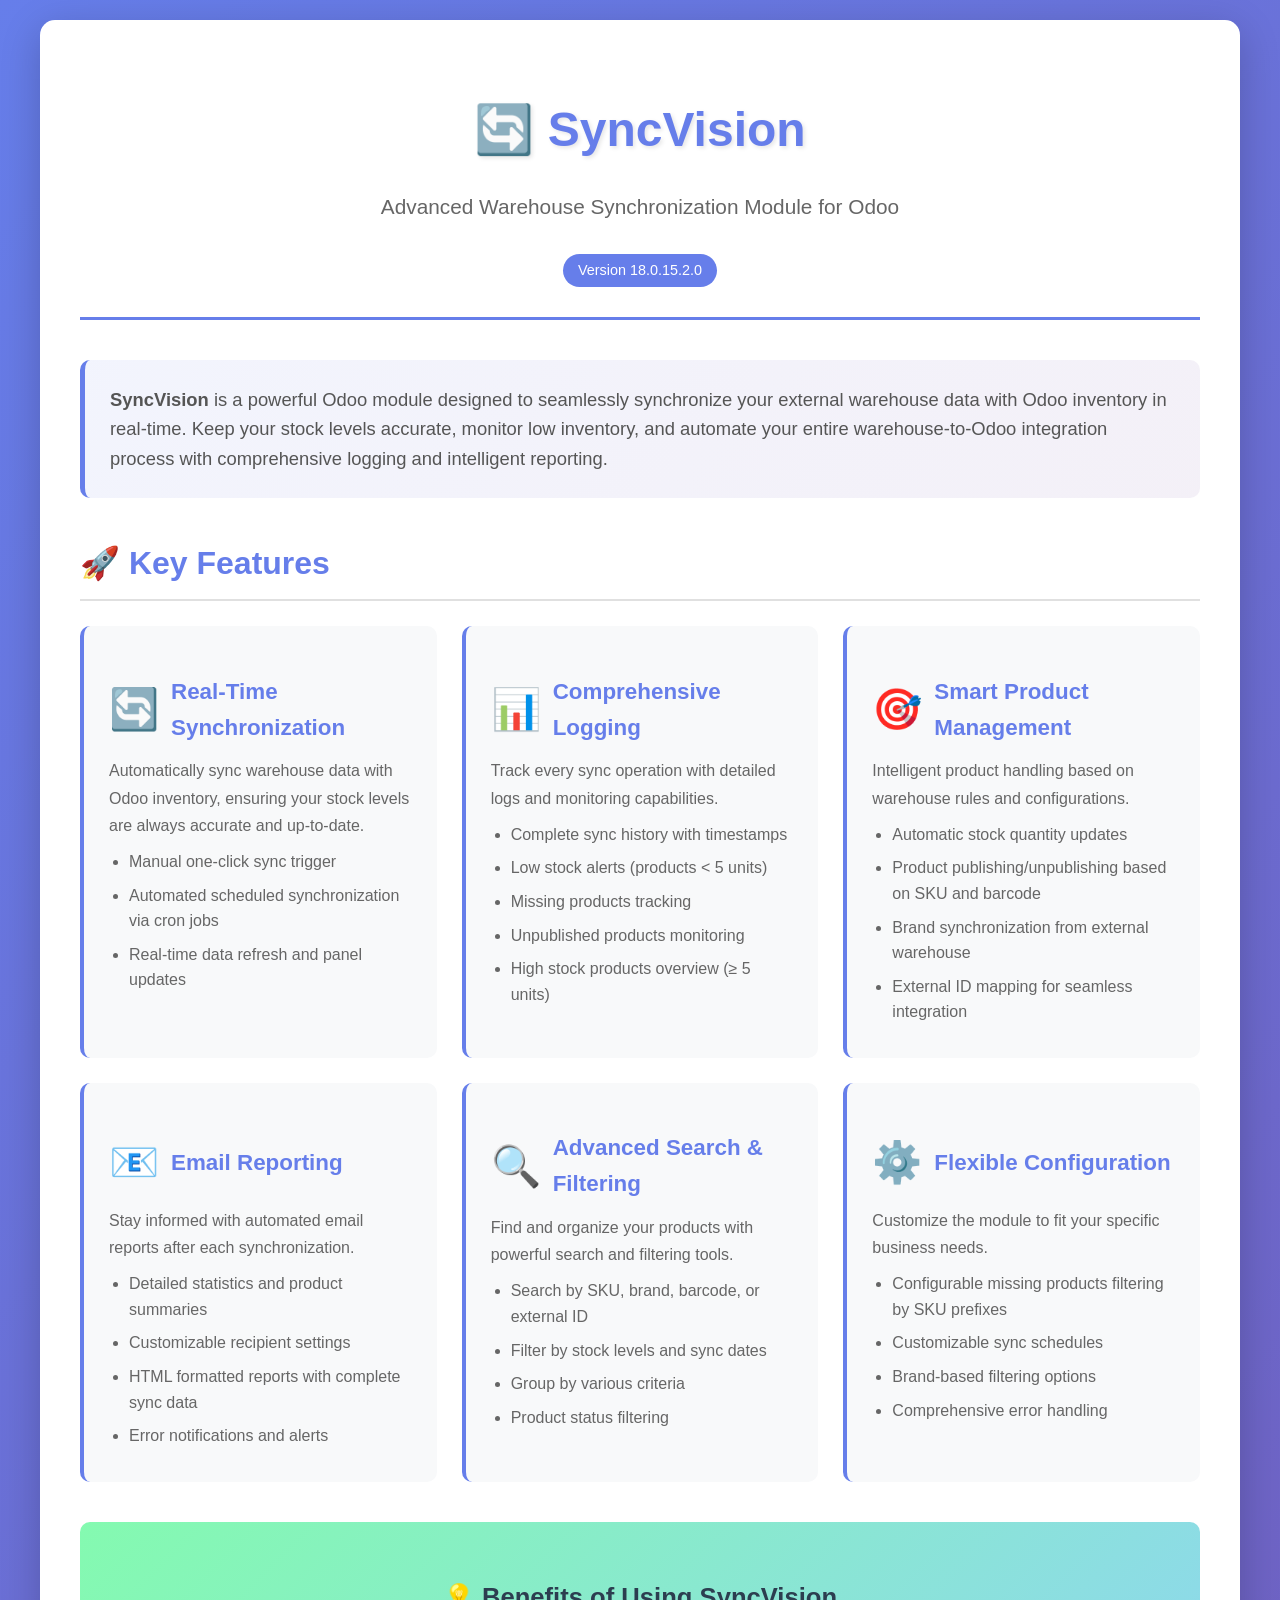
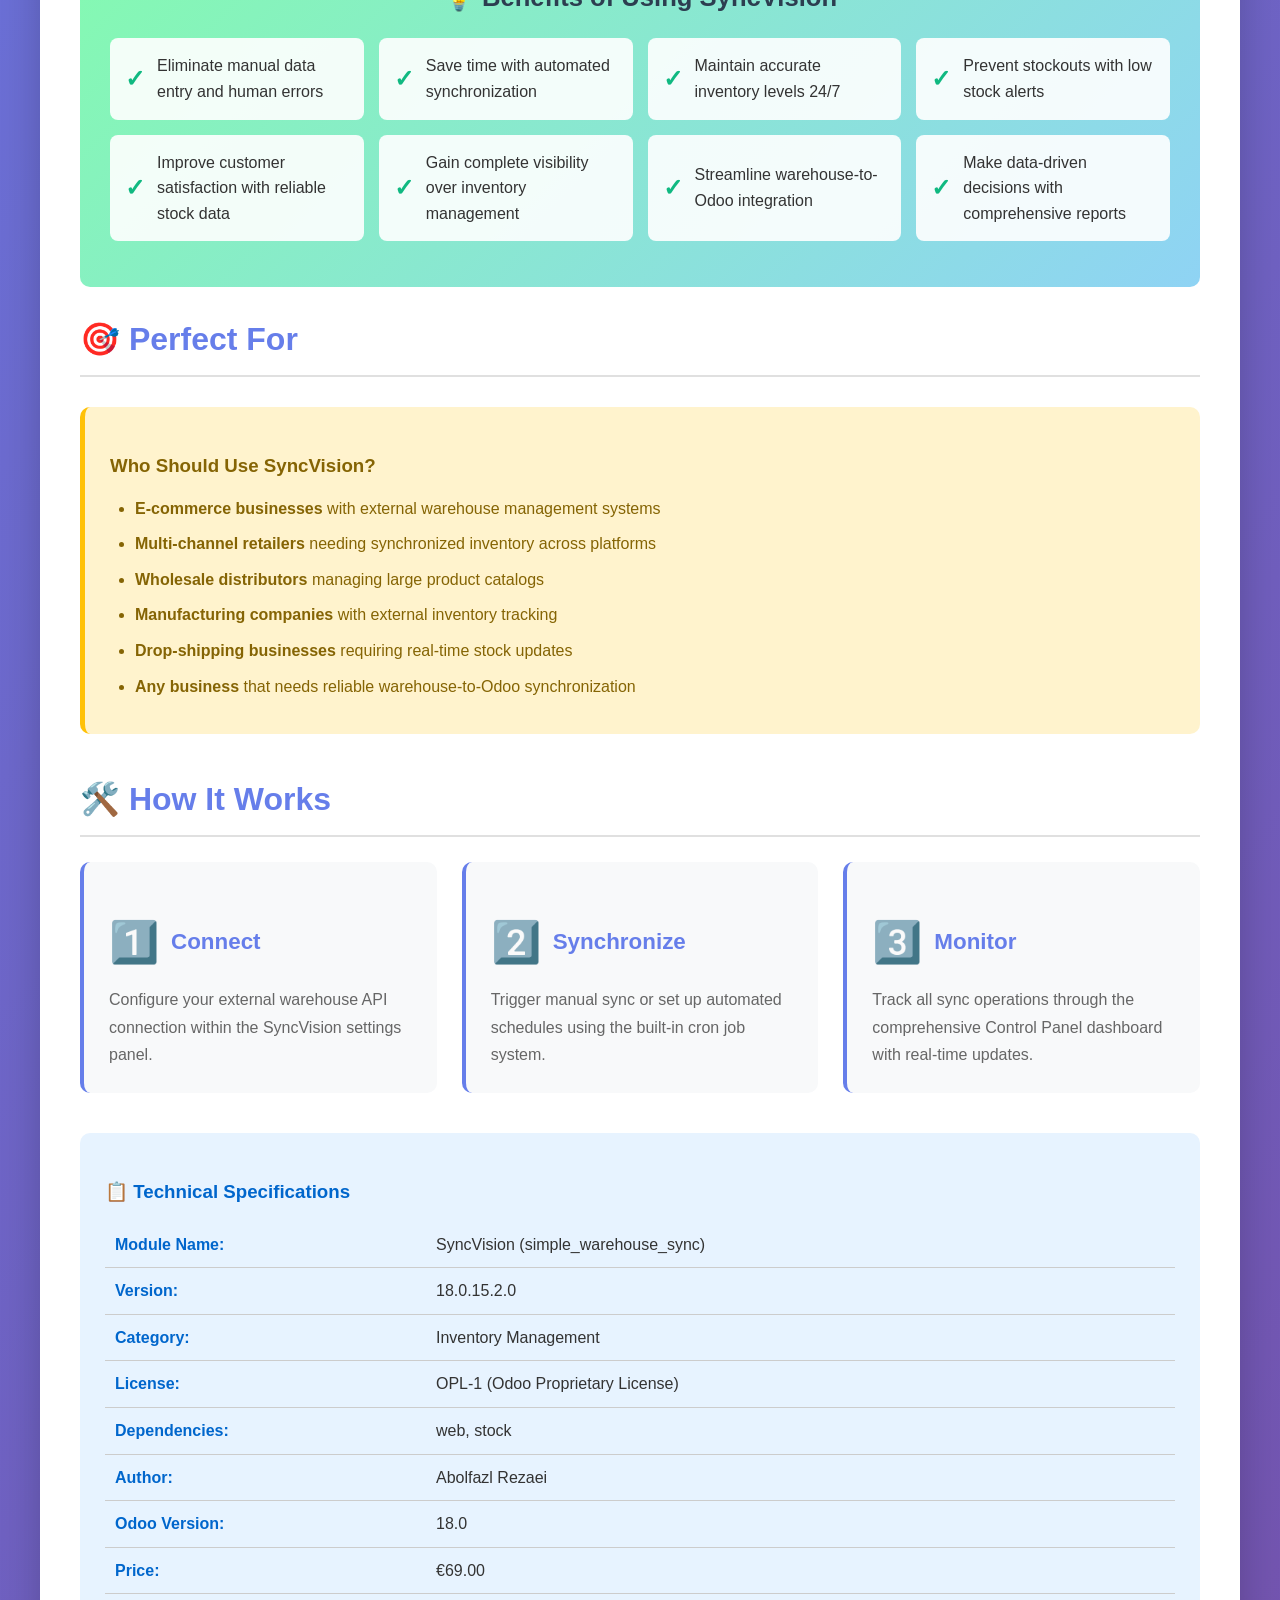
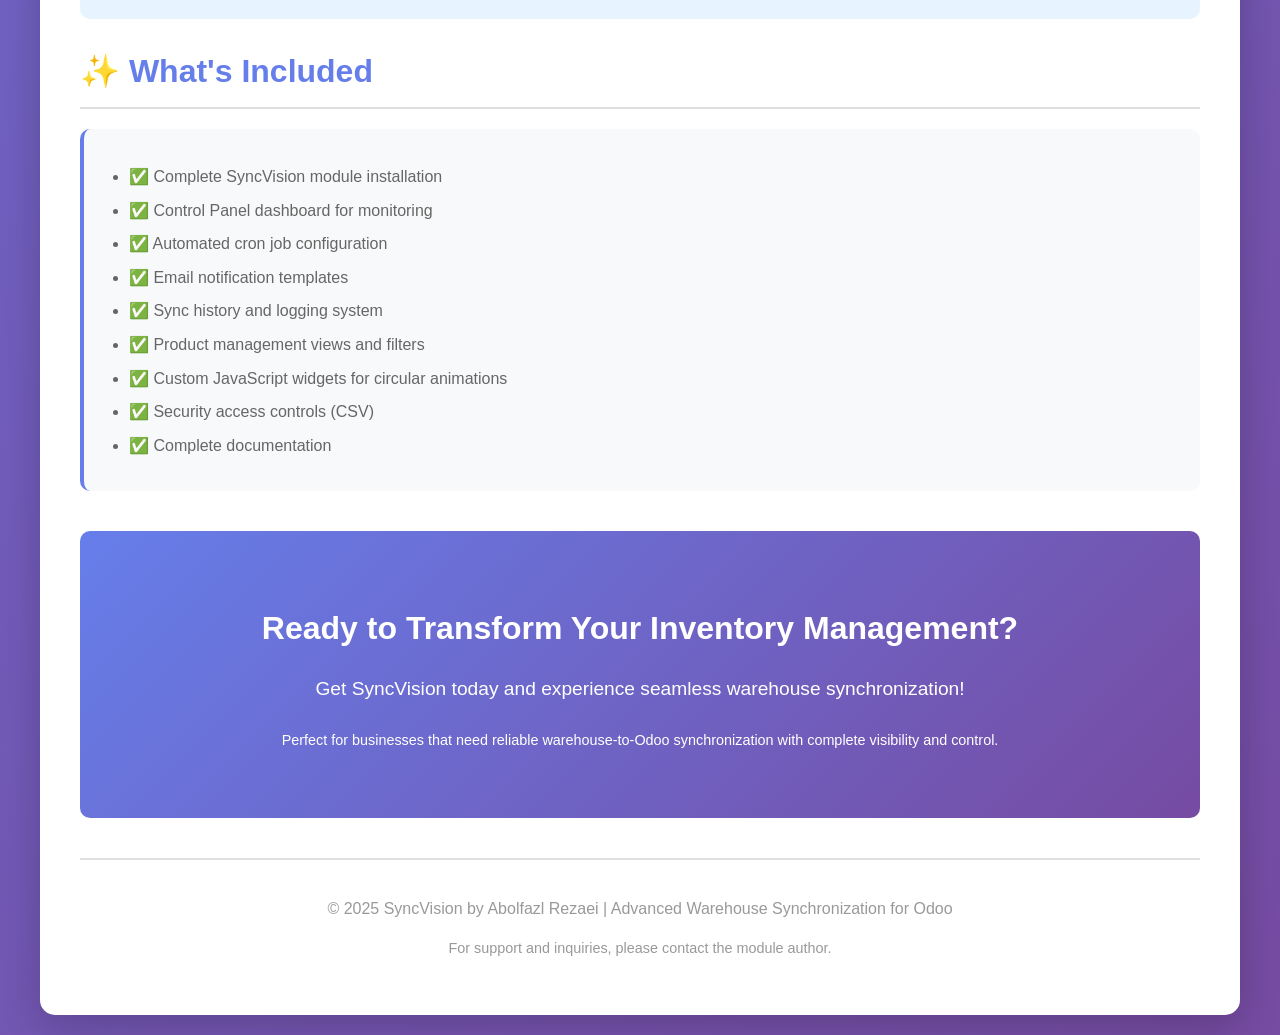
==== simple_warehouse_sync/static/description/index.html @ 166e094e "[ADD] syncvision: initial release 18.0.15.0" ====
<!DOCTYPE html>
<html lang="en">
<head>
    <meta charset="UTF-8">
    <meta name="viewport" content="width=device-width, initial-scale=1.0">
    <title>SyncVision - Advanced Warehouse Synchronization Module</title>
    <style>
        body {
            font-family: 'Segoe UI', Tahoma, Geneva, Verdana, sans-serif;
            line-height: 1.6;
            color: #333;
            max-width: 1200px;
            margin: 0 auto;
            padding: 20px;
            background: linear-gradient(135deg, #667eea 0%, #764ba2 100%);
        }
        .container {
            background: white;
            border-radius: 15px;
            padding: 40px;
            box-shadow: 0 10px 40px rgba(0,0,0,0.2);
        }
        .header {
            text-align: center;
            margin-bottom: 40px;
            padding-bottom: 30px;
            border-bottom: 3px solid #667eea;
        }
        .header h1 {
            color: #667eea;
            font-size: 3em;
            margin-bottom: 10px;
            text-shadow: 2px 2px 4px rgba(0,0,0,0.1);
        }
        .header .tagline {
            font-size: 1.3em;
            color: #666;
            font-weight: 300;
        }
        .version-badge {
            display: inline-block;
            background: #667eea;
            color: white;
            padding: 5px 15px;
            border-radius: 20px;
            font-size: 0.9em;
            margin-top: 10px;
        }
        .intro {
            background: linear-gradient(135deg, #667eea15 0%, #764ba215 100%);
            padding: 25px;
            border-radius: 10px;
            margin-bottom: 40px;
            border-left: 5px solid #667eea;
        }
        .intro p {
            font-size: 1.15em;
            margin: 0;
            color: #555;
        }
        .section {
            margin-bottom: 40px;
        }
        .section h2 {
            color: #667eea;
            font-size: 2em;
            margin-bottom: 20px;
            padding-bottom: 10px;
            border-bottom: 2px solid #e0e0e0;
        }
        .feature-grid {
            display: grid;
            grid-template-columns: repeat(auto-fit, minmax(300px, 1fr));
            gap: 25px;
            margin-top: 25px;
        }
        .feature-card {
            background: #f8f9fa;
            padding: 25px;
            border-radius: 10px;
            border-left: 4px solid #667eea;
            transition: all 0.3s ease;
        }
        .feature-card:hover {
            transform: translateY(-5px);
            box-shadow: 0 5px 20px rgba(102, 126, 234, 0.3);
        }
        .feature-card h3 {
            color: #667eea;
            font-size: 1.4em;
            margin-bottom: 12px;
            display: flex;
            align-items: center;
        }
        .feature-card .icon {
            font-size: 1.8em;
            margin-right: 12px;
        }
        .feature-card p {
            color: #666;
            margin: 0;
            line-height: 1.7;
        }
        .feature-card ul {
            margin: 10px 0 0 0;
            padding-left: 20px;
            color: #666;
        }
        .feature-card ul li {
            margin-bottom: 8px;
        }
        .benefits {
            background: linear-gradient(135deg, #84fab0 0%, #8fd3f4 100%);
            padding: 30px;
            border-radius: 10px;
            margin-top: 30px;
        }
        .benefits h3 {
            color: #2c3e50;
            font-size: 1.6em;
            margin-bottom: 20px;
            text-align: center;
        }
        .benefits ul {
            list-style: none;
            padding: 0;
            display: grid;
            grid-template-columns: repeat(auto-fit, minmax(250px, 1fr));
            gap: 15px;
        }
        .benefits ul li {
            background: rgba(255, 255, 255, 0.9);
            padding: 15px;
            border-radius: 8px;
            display: flex;
            align-items: center;
        }
        .benefits ul li:before {
            content: '✓';
            color: #10b981;
            font-weight: bold;
            font-size: 1.5em;
            margin-right: 12px;
        }
        .use-cases {
            background: #fff3cd;
            padding: 25px;
            border-radius: 10px;
            border-left: 5px solid #ffc107;
            margin-top: 30px;
        }
        .use-cases h3 {
            color: #856404;
            margin-bottom: 15px;
        }
        .use-cases ul {
            color: #856404;
            margin: 0;
            padding-left: 25px;
        }
        .use-cases ul li {
            margin-bottom: 10px;
        }
        .tech-specs {
            background: #e7f3ff;
            padding: 25px;
            border-radius: 10px;
            margin-top: 30px;
        }
        .tech-specs h3 {
            color: #0066cc;
            margin-bottom: 15px;
        }
        .tech-specs table {
            width: 100%;
            border-collapse: collapse;
        }
        .tech-specs table td {
            padding: 10px;
            border-bottom: 1px solid #ccc;
        }
        .tech-specs table td:first-child {
            font-weight: bold;
            color: #0066cc;
            width: 30%;
        }
        .cta {
            background: linear-gradient(135deg, #667eea 0%, #764ba2 100%);
            color: white;
            padding: 40px;
            border-radius: 10px;
            text-align: center;
            margin-top: 40px;
        }
        .cta h3 {
            font-size: 2em;
            margin-bottom: 15px;
        }
        .cta p {
            font-size: 1.2em;
            margin-bottom: 25px;
        }
        .cta-button {
            display: inline-block;
            background: white;
            color: #667eea;
            padding: 15px 40px;
            border-radius: 30px;
            text-decoration: none;
            font-weight: bold;
            font-size: 1.1em;
            transition: all 0.3s ease;
        }
        .cta-button:hover {
            transform: scale(1.05);
            box-shadow: 0 5px 20px rgba(255,255,255,0.3);
        }
        .footer {
            text-align: center;
            margin-top: 40px;
            padding-top: 20px;
            border-top: 2px solid #e0e0e0;
            color: #999;
        }
        .highlight {
            background: linear-gradient(120deg, #84fab0 0%, #8fd3f4 100%);
            background-clip: text;
            -webkit-background-clip: text;
            -webkit-text-fill-color: transparent;
            font-weight: bold;
        }
    </style>
</head>
<body>
    <div class="container">
        <div class="header">
            <h1>🔄 SyncVision</h1>
            <p class="tagline">Advanced Warehouse Synchronization Module for Odoo</p>
            <span class="version-badge">Version 18.0.15.2.0</span>
        </div>

        <div class="intro">
            <p>
                <strong>SyncVision</strong> is a powerful Odoo module designed to seamlessly synchronize your external warehouse 
                data with Odoo inventory in real-time. Keep your stock levels accurate, monitor low inventory, 
                and automate your entire warehouse-to-Odoo integration process with comprehensive logging and intelligent reporting.
            </p>
        </div>

        <div class="section">
            <h2>🚀 Key Features</h2>
            <div class="feature-grid">
                <div class="feature-card">
                    <h3><span class="icon">🔄</span> Real-Time Synchronization</h3>
                    <p>Automatically sync warehouse data with Odoo inventory, ensuring your stock levels are always accurate and up-to-date.</p>
                    <ul>
                        <li>Manual one-click sync trigger</li>
                        <li>Automated scheduled synchronization via cron jobs</li>
                        <li>Real-time data refresh and panel updates</li>
                    </ul>
                </div>

                <div class="feature-card">
                    <h3><span class="icon">📊</span> Comprehensive Logging</h3>
                    <p>Track every sync operation with detailed logs and monitoring capabilities.</p>
                    <ul>
                        <li>Complete sync history with timestamps</li>
                        <li>Low stock alerts (products < 5 units)</li>
                        <li>Missing products tracking</li>
                        <li>Unpublished products monitoring</li>
                        <li>High stock products overview (≥ 5 units)</li>
                    </ul>
                </div>

                <div class="feature-card">
                    <h3><span class="icon">🎯</span> Smart Product Management</h3>
                    <p>Intelligent product handling based on warehouse rules and configurations.</p>
                    <ul>
                        <li>Automatic stock quantity updates</li>
                        <li>Product publishing/unpublishing based on SKU and barcode</li>
                        <li>Brand synchronization from external warehouse</li>
                        <li>External ID mapping for seamless integration</li>
                    </ul>
                </div>

                <div class="feature-card">
                    <h3><span class="icon">📧</span> Email Reporting</h3>
                    <p>Stay informed with automated email reports after each synchronization.</p>
                    <ul>
                        <li>Detailed statistics and product summaries</li>
                        <li>Customizable recipient settings</li>
                        <li>HTML formatted reports with complete sync data</li>
                        <li>Error notifications and alerts</li>
                    </ul>
                </div>

                <div class="feature-card">
                    <h3><span class="icon">🔍</span> Advanced Search & Filtering</h3>
                    <p>Find and organize your products with powerful search and filtering tools.</p>
                    <ul>
                        <li>Search by SKU, brand, barcode, or external ID</li>
                        <li>Filter by stock levels and sync dates</li>
                        <li>Group by various criteria</li>
                        <li>Product status filtering</li>
                    </ul>
                </div>

                <div class="feature-card">
                    <h3><span class="icon">⚙️</span> Flexible Configuration</h3>
                    <p>Customize the module to fit your specific business needs.</p>
                    <ul>
                        <li>Configurable missing products filtering by SKU prefixes</li>
                        <li>Customizable sync schedules</li>
                        <li>Brand-based filtering options</li>
                        <li>Comprehensive error handling</li>
                    </ul>
                </div>
            </div>
        </div>

        <div class="benefits">
            <h3>💡 Benefits of Using SyncVision</h3>
            <ul>
                <li>Eliminate manual data entry and human errors</li>
                <li>Save time with automated synchronization</li>
                <li>Maintain accurate inventory levels 24/7</li>
                <li>Prevent stockouts with low stock alerts</li>
                <li>Improve customer satisfaction with reliable stock data</li>
                <li>Gain complete visibility over inventory management</li>
                <li>Streamline warehouse-to-Odoo integration</li>
                <li>Make data-driven decisions with comprehensive reports</li>
            </ul>
        </div>

        <div class="section">
            <h2>🎯 Perfect For</h2>
            <div class="use-cases">
                <h3>Who Should Use SyncVision?</h3>
                <ul>
                    <li><strong>E-commerce businesses</strong> with external warehouse management systems</li>
                    <li><strong>Multi-channel retailers</strong> needing synchronized inventory across platforms</li>
                    <li><strong>Wholesale distributors</strong> managing large product catalogs</li>
                    <li><strong>Manufacturing companies</strong> with external inventory tracking</li>
                    <li><strong>Drop-shipping businesses</strong> requiring real-time stock updates</li>
                    <li><strong>Any business</strong> that needs reliable warehouse-to-Odoo synchronization</li>
                </ul>
            </div>
        </div>

        <div class="section">
            <h2>🛠️ How It Works</h2>
            <div class="feature-grid">
                <div class="feature-card">
                    <h3><span class="icon">1️⃣</span> Connect</h3>
                    <p>Configure your external warehouse API connection within the SyncVision settings panel.</p>
                </div>

                <div class="feature-card">
                    <h3><span class="icon">2️⃣</span> Synchronize</h3>
                    <p>Trigger manual sync or set up automated schedules using the built-in cron job system.</p>
                </div>

                <div class="feature-card">
                    <h3><span class="icon">3️⃣</span> Monitor</h3>
                    <p>Track all sync operations through the comprehensive Control Panel dashboard with real-time updates.</p>
                </div>
            </div>
        </div>

        <div class="tech-specs">
            <h3>📋 Technical Specifications</h3>
            <table>
                <tr>
                    <td>Module Name:</td>
                    <td>SyncVision (simple_warehouse_sync)</td>
                </tr>
                <tr>
                    <td>Version:</td>
                    <td>18.0.15.2.0</td>
                </tr>
                <tr>
                    <td>Category:</td>
                    <td>Inventory Management</td>
                </tr>
                <tr>
                    <td>License:</td>
                    <td>OPL-1 (Odoo Proprietary License)</td>
                </tr>
                <tr>
                    <td>Dependencies:</td>
                    <td>web, stock</td>
                </tr>
                <tr>
                    <td>Author:</td>
                    <td>Abolfazl Rezaei</td>
                </tr>
                <tr>
                    <td>Odoo Version:</td>
                    <td>18.0</td>
                </tr>
                <tr>
                    <td>Price:</td>
                    <td>€69.00</td>
                </tr>
            </table>
        </div>

        <div class="section">
            <h2>✨ What's Included</h2>
            <div class="feature-card">
                <ul>
                    <li>✅ Complete SyncVision module installation</li>
                    <li>✅ Control Panel dashboard for monitoring</li>
                    <li>✅ Automated cron job configuration</li>
                    <li>✅ Email notification templates</li>
                    <li>✅ Sync history and logging system</li>
                    <li>✅ Product management views and filters</li>
                    <li>✅ Custom JavaScript widgets for circular animations</li>
                    <li>✅ Security access controls (CSV)</li>
                    <li>✅ Complete documentation</li>
                </ul>
            </div>
        </div>

        <div class="cta">
            <h3>Ready to Transform Your Inventory Management?</h3>
            <p>Get SyncVision today and experience seamless warehouse synchronization!</p>
            <p style="font-size: 0.9em; margin-top: 20px;">Perfect for businesses that need reliable warehouse-to-Odoo synchronization with complete visibility and control.</p>
        </div>

        <div class="footer">
            <p>© 2025 SyncVision by Abolfazl Rezaei | Advanced Warehouse Synchronization for Odoo</p>
            <p style="margin-top: 10px; font-size: 0.9em;">For support and inquiries, please contact the module author.</p>
        </div>
    </div>
</body>
</html>
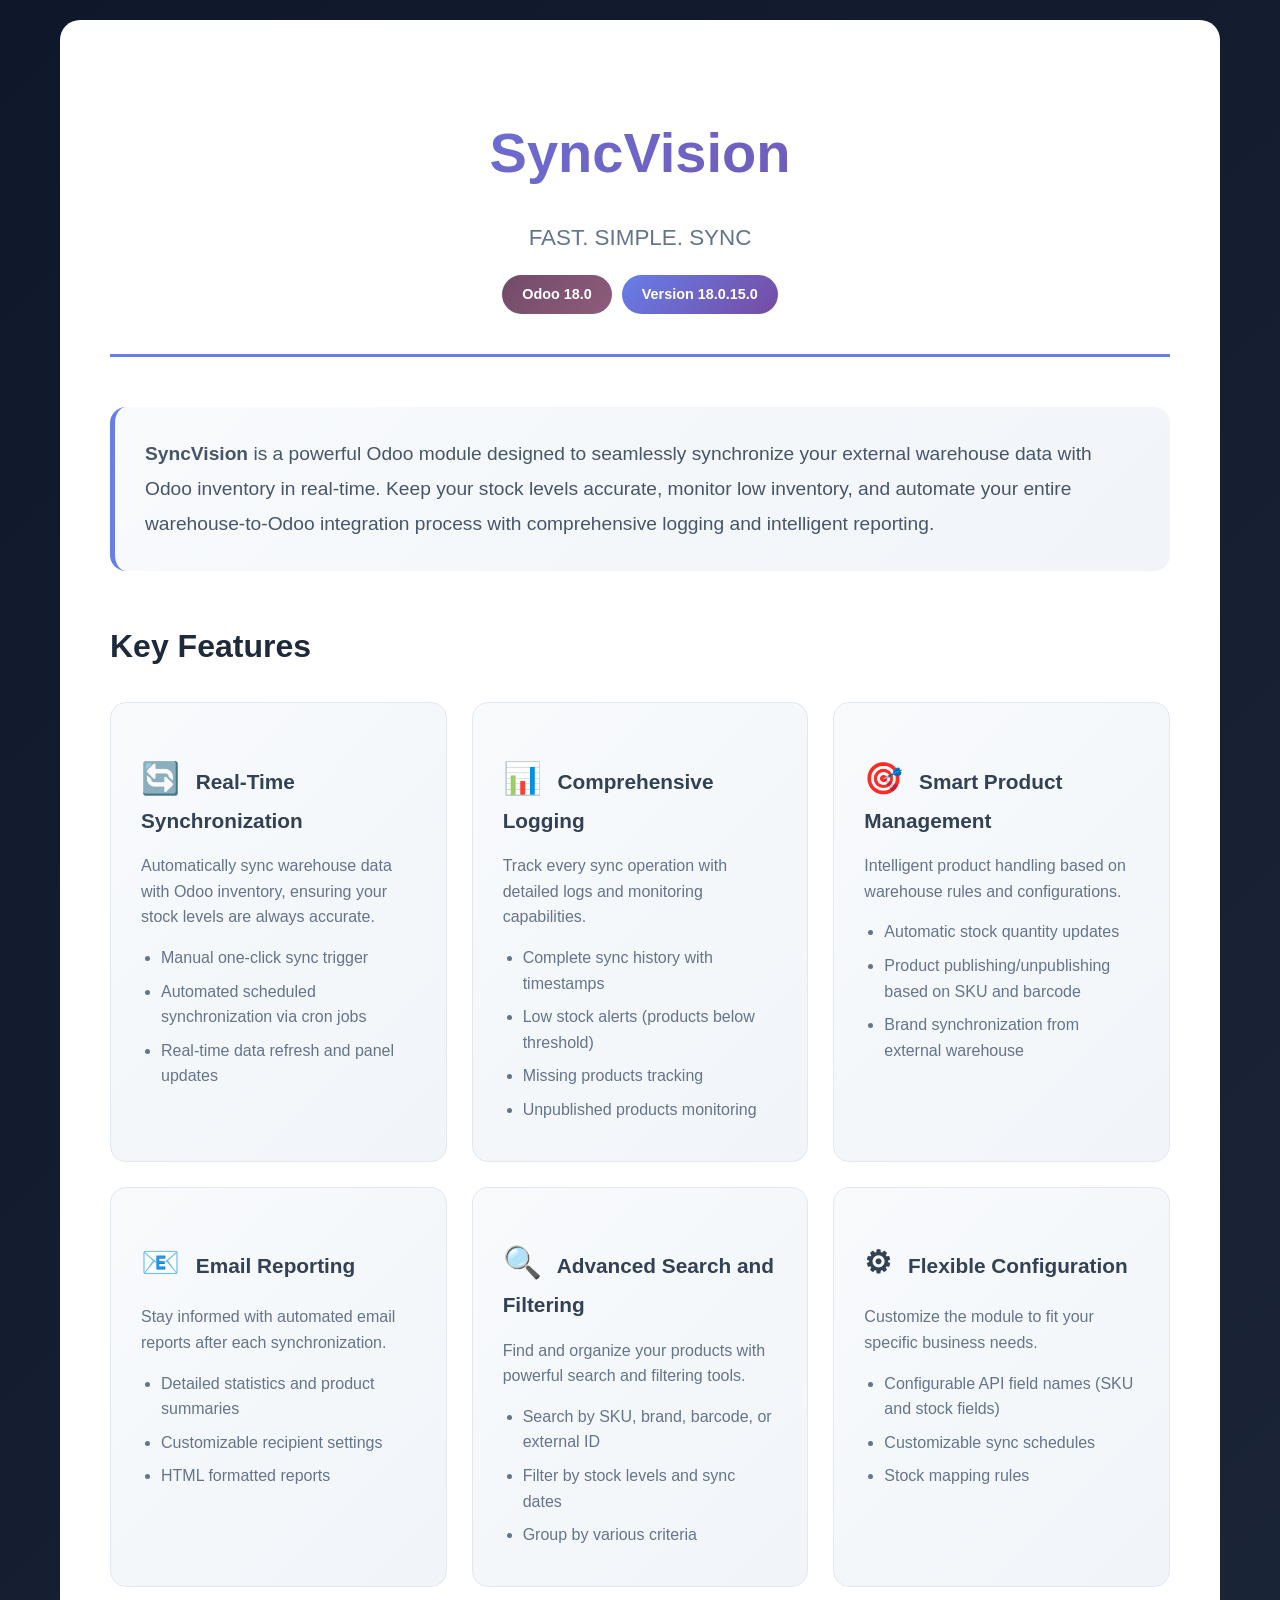
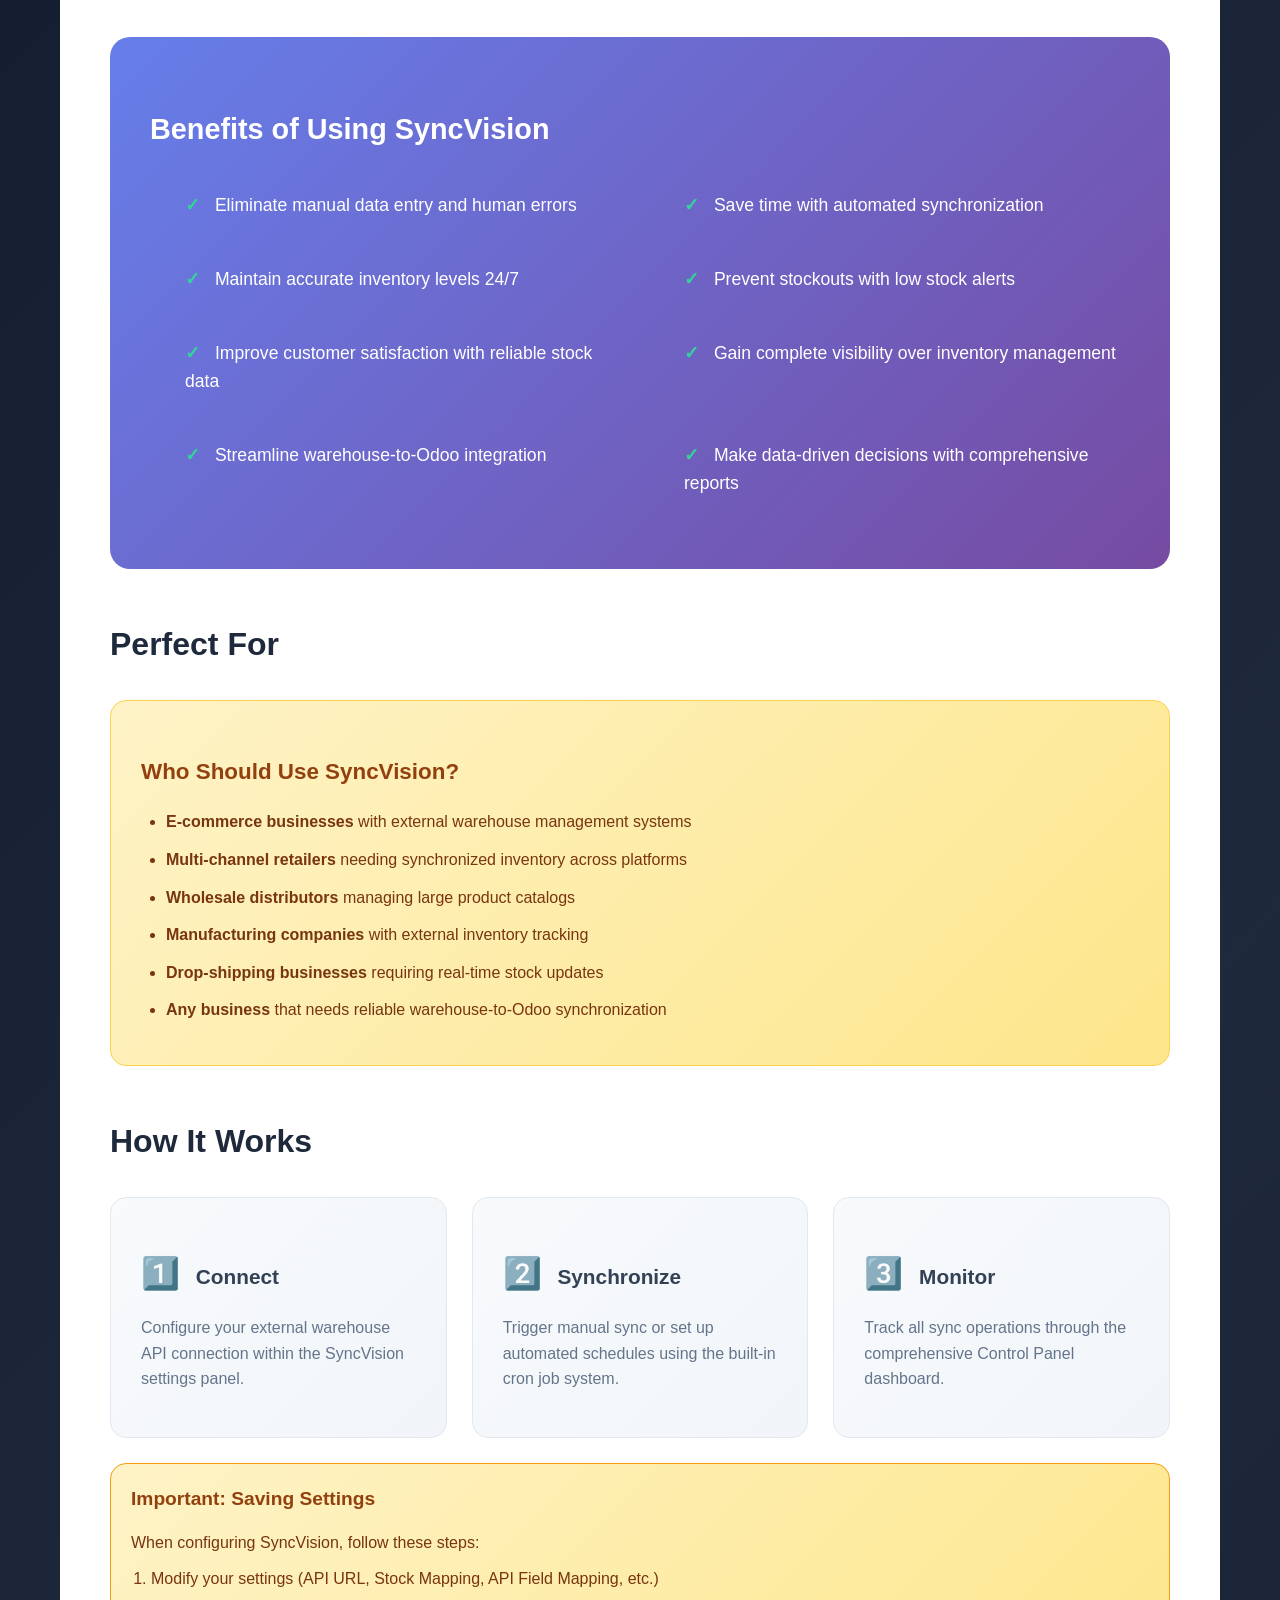
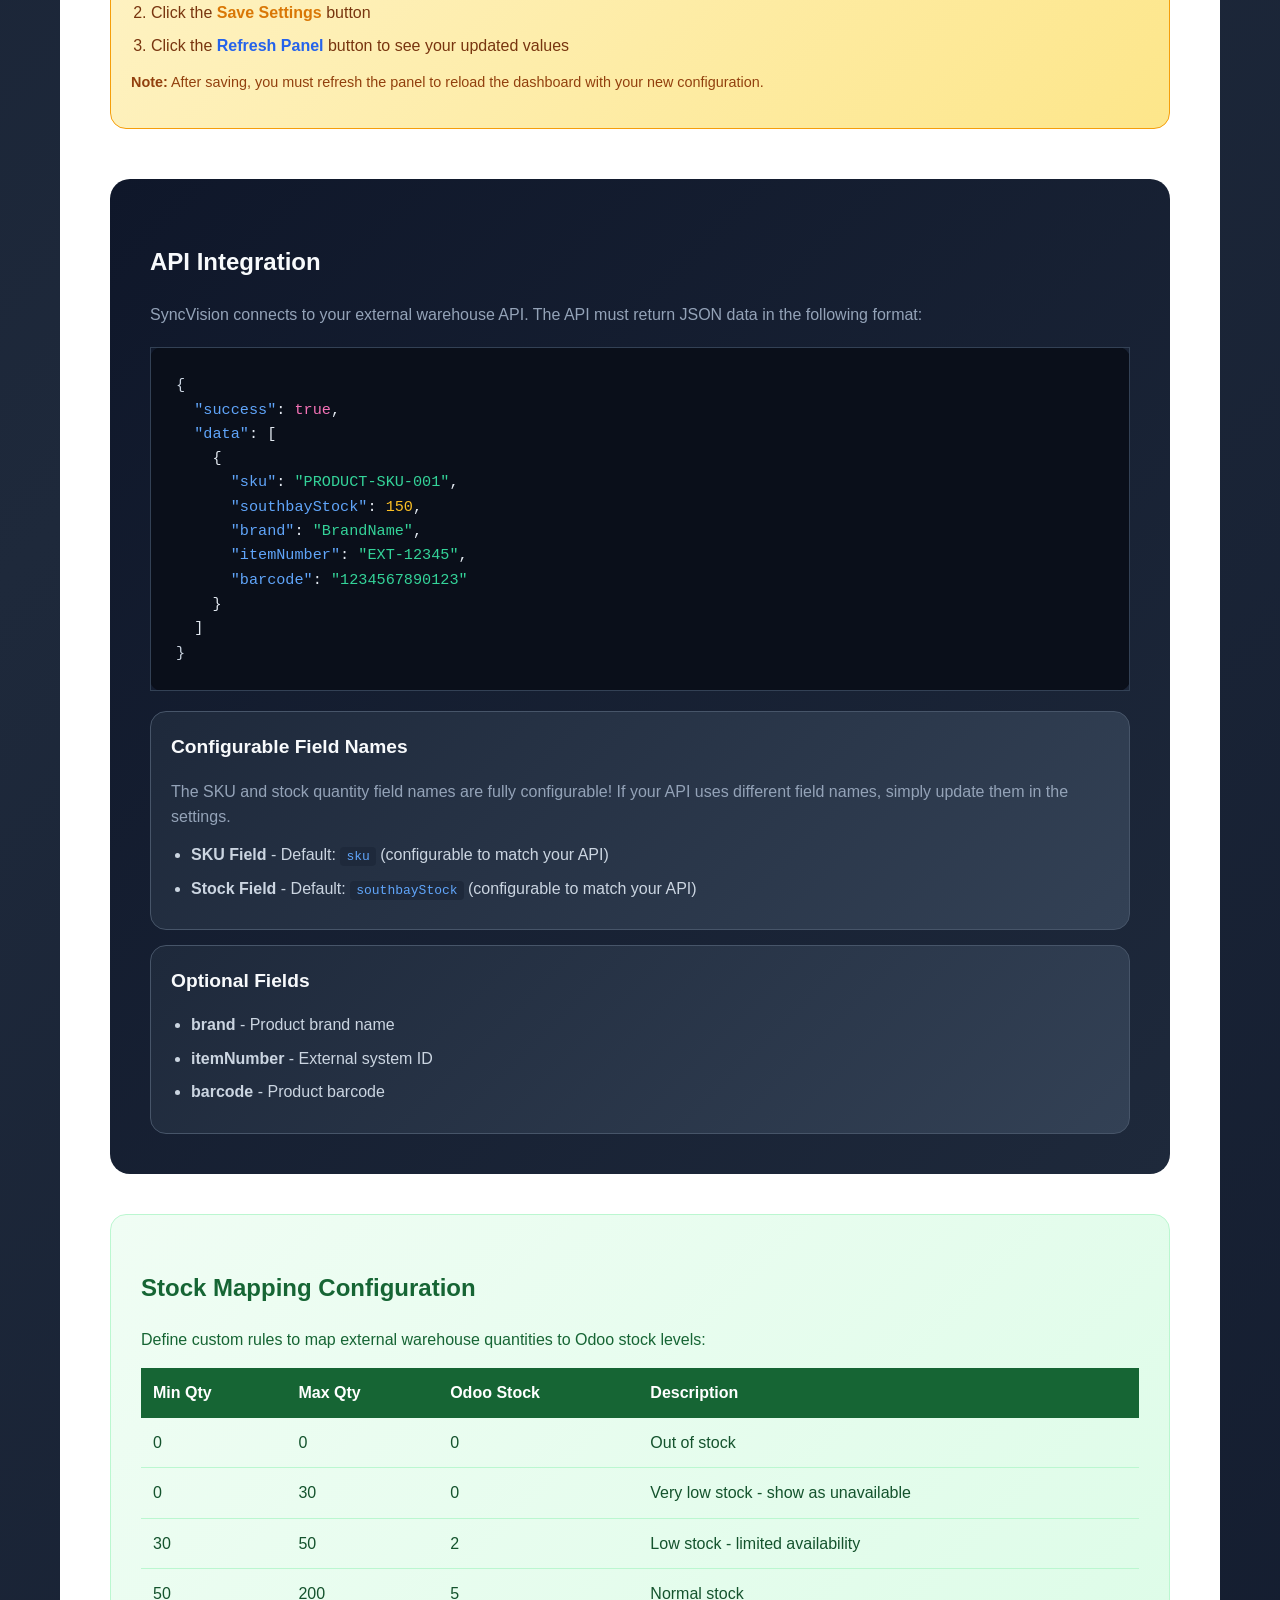
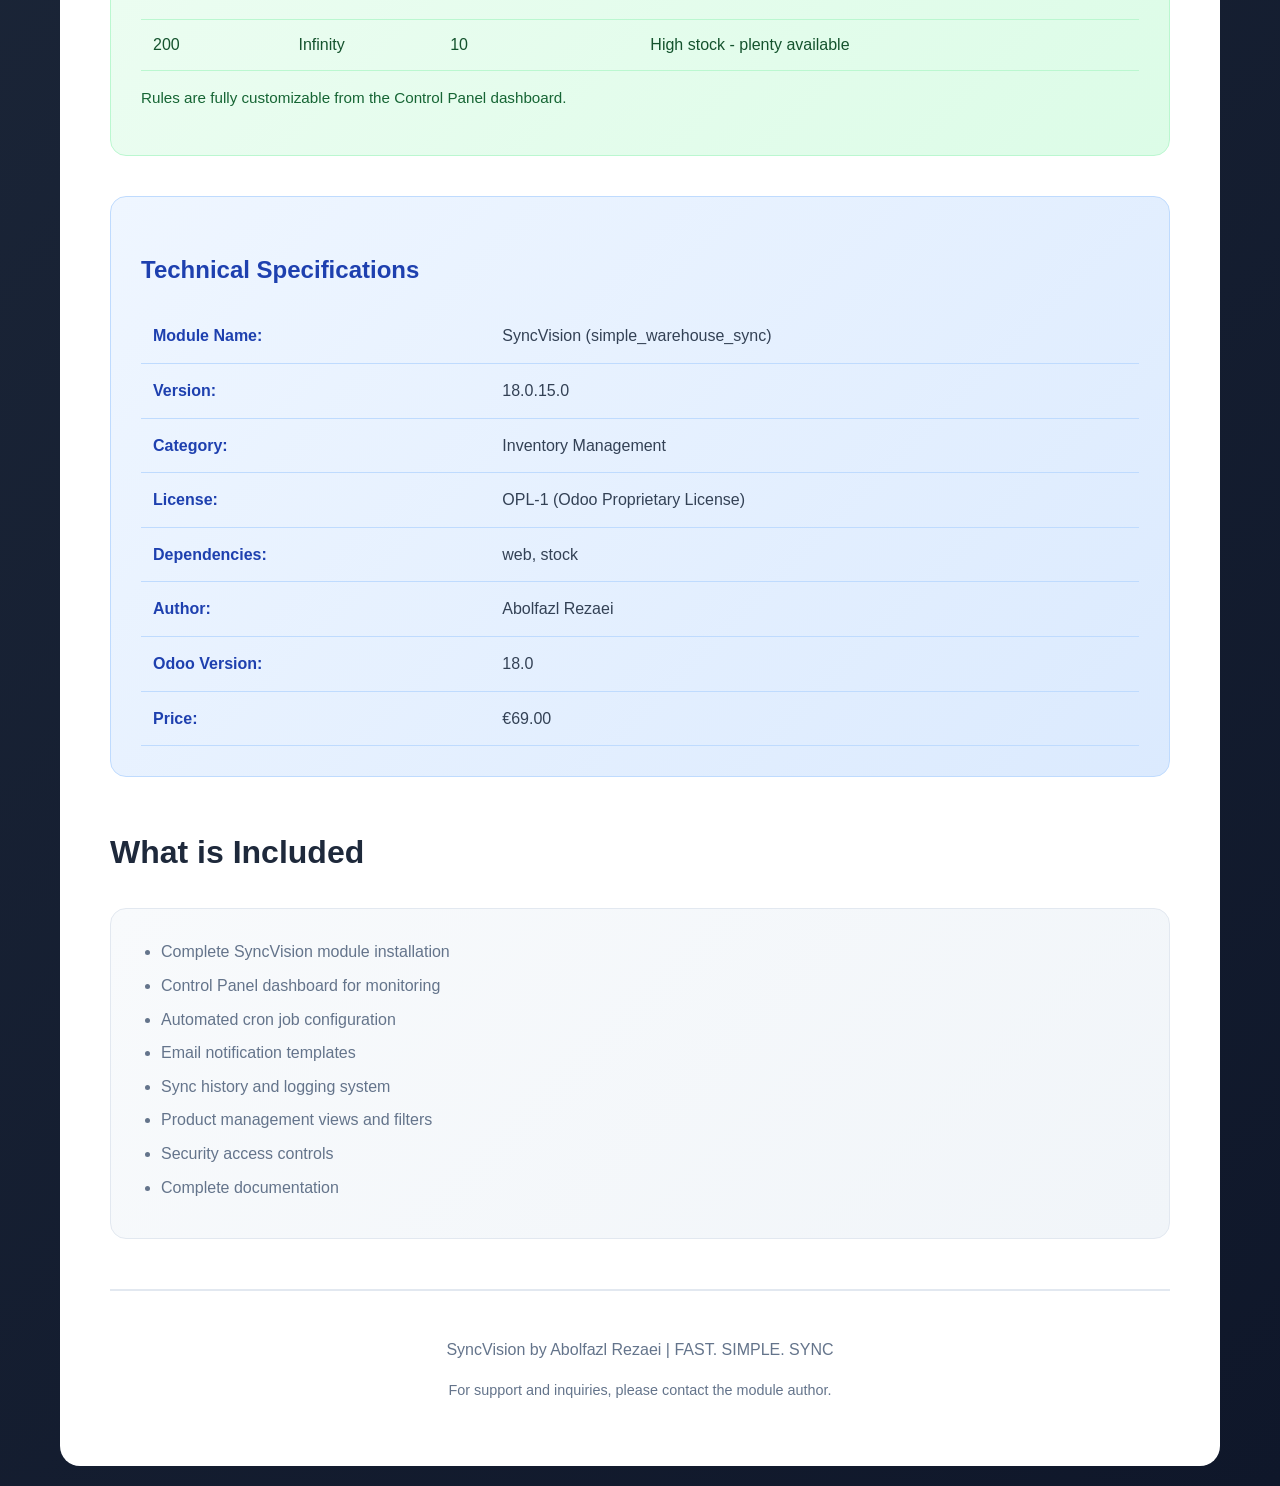
==== commit 7bc746c1: "Refactor code structure for improved readability and maintainability" ====
--- a/simple_warehouse_sync/static/description/index.html
+++ b/simple_warehouse_sync/static/description/index.html
@@ -4,434 +4,246 @@
     <meta charset="UTF-8">
     <meta name="viewport" content="width=device-width, initial-scale=1.0">
     <title>SyncVision - Advanced Warehouse Synchronization Module</title>
-    <style>
-        body {
-            font-family: 'Segoe UI', Tahoma, Geneva, Verdana, sans-serif;
-            line-height: 1.6;
-            color: #333;
-            max-width: 1200px;
-            margin: 0 auto;
-            padding: 20px;
-            background: linear-gradient(135deg, #667eea 0%, #764ba2 100%);
-        }
-        .container {
-            background: white;
-            border-radius: 15px;
-            padding: 40px;
-            box-shadow: 0 10px 40px rgba(0,0,0,0.2);
-        }
-        .header {
-            text-align: center;
-            margin-bottom: 40px;
-            padding-bottom: 30px;
-            border-bottom: 3px solid #667eea;
-        }
-        .header h1 {
-            color: #667eea;
-            font-size: 3em;
-            margin-bottom: 10px;
-            text-shadow: 2px 2px 4px rgba(0,0,0,0.1);
-        }
-        .header .tagline {
-            font-size: 1.3em;
-            color: #666;
-            font-weight: 300;
-        }
-        .version-badge {
-            display: inline-block;
-            background: #667eea;
-            color: white;
-            padding: 5px 15px;
-            border-radius: 20px;
-            font-size: 0.9em;
-            margin-top: 10px;
-        }
-        .intro {
-            background: linear-gradient(135deg, #667eea15 0%, #764ba215 100%);
-            padding: 25px;
-            border-radius: 10px;
-            margin-bottom: 40px;
-            border-left: 5px solid #667eea;
-        }
-        .intro p {
-            font-size: 1.15em;
-            margin: 0;
-            color: #555;
-        }
-        .section {
-            margin-bottom: 40px;
-        }
-        .section h2 {
-            color: #667eea;
-            font-size: 2em;
-            margin-bottom: 20px;
-            padding-bottom: 10px;
-            border-bottom: 2px solid #e0e0e0;
-        }
-        .feature-grid {
-            display: grid;
-            grid-template-columns: repeat(auto-fit, minmax(300px, 1fr));
-            gap: 25px;
-            margin-top: 25px;
-        }
-        .feature-card {
-            background: #f8f9fa;
-            padding: 25px;
-            border-radius: 10px;
-            border-left: 4px solid #667eea;
-            transition: all 0.3s ease;
-        }
-        .feature-card:hover {
-            transform: translateY(-5px);
-            box-shadow: 0 5px 20px rgba(102, 126, 234, 0.3);
-        }
-        .feature-card h3 {
-            color: #667eea;
-            font-size: 1.4em;
-            margin-bottom: 12px;
-            display: flex;
-            align-items: center;
-        }
-        .feature-card .icon {
-            font-size: 1.8em;
-            margin-right: 12px;
-        }
-        .feature-card p {
-            color: #666;
-            margin: 0;
-            line-height: 1.7;
-        }
-        .feature-card ul {
-            margin: 10px 0 0 0;
-            padding-left: 20px;
-            color: #666;
-        }
-        .feature-card ul li {
-            margin-bottom: 8px;
-        }
-        .benefits {
-            background: linear-gradient(135deg, #84fab0 0%, #8fd3f4 100%);
-            padding: 30px;
-            border-radius: 10px;
-            margin-top: 30px;
-        }
-        .benefits h3 {
-            color: #2c3e50;
-            font-size: 1.6em;
-            margin-bottom: 20px;
-            text-align: center;
-        }
-        .benefits ul {
-            list-style: none;
-            padding: 0;
-            display: grid;
-            grid-template-columns: repeat(auto-fit, minmax(250px, 1fr));
-            gap: 15px;
-        }
-        .benefits ul li {
-            background: rgba(255, 255, 255, 0.9);
-            padding: 15px;
-            border-radius: 8px;
-            display: flex;
-            align-items: center;
-        }
-        .benefits ul li:before {
-            content: '✓';
-            color: #10b981;
-            font-weight: bold;
-            font-size: 1.5em;
-            margin-right: 12px;
-        }
-        .use-cases {
-            background: #fff3cd;
-            padding: 25px;
-            border-radius: 10px;
-            border-left: 5px solid #ffc107;
-            margin-top: 30px;
-        }
-        .use-cases h3 {
-            color: #856404;
-            margin-bottom: 15px;
-        }
-        .use-cases ul {
-            color: #856404;
-            margin: 0;
-            padding-left: 25px;
-        }
-        .use-cases ul li {
-            margin-bottom: 10px;
-        }
-        .tech-specs {
-            background: #e7f3ff;
-            padding: 25px;
-            border-radius: 10px;
-            margin-top: 30px;
-        }
-        .tech-specs h3 {
-            color: #0066cc;
-            margin-bottom: 15px;
-        }
-        .tech-specs table {
-            width: 100%;
-            border-collapse: collapse;
-        }
-        .tech-specs table td {
-            padding: 10px;
-            border-bottom: 1px solid #ccc;
-        }
-        .tech-specs table td:first-child {
-            font-weight: bold;
-            color: #0066cc;
-            width: 30%;
-        }
-        .cta {
-            background: linear-gradient(135deg, #667eea 0%, #764ba2 100%);
-            color: white;
-            padding: 40px;
-            border-radius: 10px;
-            text-align: center;
-            margin-top: 40px;
-        }
-        .cta h3 {
-            font-size: 2em;
-            margin-bottom: 15px;
-        }
-        .cta p {
-            font-size: 1.2em;
-            margin-bottom: 25px;
-        }
-        .cta-button {
-            display: inline-block;
-            background: white;
-            color: #667eea;
-            padding: 15px 40px;
-            border-radius: 30px;
-            text-decoration: none;
-            font-weight: bold;
-            font-size: 1.1em;
-            transition: all 0.3s ease;
-        }
-        .cta-button:hover {
-            transform: scale(1.05);
-            box-shadow: 0 5px 20px rgba(255,255,255,0.3);
-        }
-        .footer {
-            text-align: center;
-            margin-top: 40px;
-            padding-top: 20px;
-            border-top: 2px solid #e0e0e0;
-            color: #999;
-        }
-        .highlight {
-            background: linear-gradient(120deg, #84fab0 0%, #8fd3f4 100%);
-            background-clip: text;
-            -webkit-background-clip: text;
-            -webkit-text-fill-color: transparent;
-            font-weight: bold;
-        }
-    </style>
 </head>
-<body>
-    <div class="container">
-        <div class="header">
-            <h1>🔄 SyncVision</h1>
-            <p class="tagline">Advanced Warehouse Synchronization Module for Odoo</p>
-            <span class="version-badge">Version 18.0.15.2.0</span>
-        </div>
-
-        <div class="intro">
-            <p>
-                <strong>SyncVision</strong> is a powerful Odoo module designed to seamlessly synchronize your external warehouse 
-                data with Odoo inventory in real-time. Keep your stock levels accurate, monitor low inventory, 
-                and automate your entire warehouse-to-Odoo integration process with comprehensive logging and intelligent reporting.
-            </p>
-        </div>
-
-        <div class="section">
-            <h2>🚀 Key Features</h2>
-            <div class="feature-grid">
-                <div class="feature-card">
-                    <h3><span class="icon">🔄</span> Real-Time Synchronization</h3>
-                    <p>Automatically sync warehouse data with Odoo inventory, ensuring your stock levels are always accurate and up-to-date.</p>
-                    <ul>
-                        <li>Manual one-click sync trigger</li>
-                        <li>Automated scheduled synchronization via cron jobs</li>
-                        <li>Real-time data refresh and panel updates</li>
-                    </ul>
-                </div>
-
-                <div class="feature-card">
-                    <h3><span class="icon">📊</span> Comprehensive Logging</h3>
-                    <p>Track every sync operation with detailed logs and monitoring capabilities.</p>
-                    <ul>
-                        <li>Complete sync history with timestamps</li>
-                        <li>Low stock alerts (products < 5 units)</li>
-                        <li>Missing products tracking</li>
-                        <li>Unpublished products monitoring</li>
-                        <li>High stock products overview (≥ 5 units)</li>
-                    </ul>
-                </div>
-
-                <div class="feature-card">
-                    <h3><span class="icon">🎯</span> Smart Product Management</h3>
-                    <p>Intelligent product handling based on warehouse rules and configurations.</p>
-                    <ul>
-                        <li>Automatic stock quantity updates</li>
-                        <li>Product publishing/unpublishing based on SKU and barcode</li>
-                        <li>Brand synchronization from external warehouse</li>
-                        <li>External ID mapping for seamless integration</li>
-                    </ul>
-                </div>
-
-                <div class="feature-card">
-                    <h3><span class="icon">📧</span> Email Reporting</h3>
-                    <p>Stay informed with automated email reports after each synchronization.</p>
-                    <ul>
-                        <li>Detailed statistics and product summaries</li>
-                        <li>Customizable recipient settings</li>
-                        <li>HTML formatted reports with complete sync data</li>
-                        <li>Error notifications and alerts</li>
-                    </ul>
-                </div>
-
-                <div class="feature-card">
-                    <h3><span class="icon">🔍</span> Advanced Search & Filtering</h3>
-                    <p>Find and organize your products with powerful search and filtering tools.</p>
-                    <ul>
-                        <li>Search by SKU, brand, barcode, or external ID</li>
-                        <li>Filter by stock levels and sync dates</li>
-                        <li>Group by various criteria</li>
-                        <li>Product status filtering</li>
-                    </ul>
-                </div>
-
-                <div class="feature-card">
-                    <h3><span class="icon">⚙️</span> Flexible Configuration</h3>
-                    <p>Customize the module to fit your specific business needs.</p>
-                    <ul>
-                        <li>Configurable missing products filtering by SKU prefixes</li>
-                        <li>Customizable sync schedules</li>
-                        <li>Brand-based filtering options</li>
-                        <li>Comprehensive error handling</li>
-                    </ul>
-                </div>
-            </div>
-        </div>
-
-        <div class="benefits">
-            <h3>💡 Benefits of Using SyncVision</h3>
-            <ul>
-                <li>Eliminate manual data entry and human errors</li>
-                <li>Save time with automated synchronization</li>
-                <li>Maintain accurate inventory levels 24/7</li>
-                <li>Prevent stockouts with low stock alerts</li>
-                <li>Improve customer satisfaction with reliable stock data</li>
-                <li>Gain complete visibility over inventory management</li>
-                <li>Streamline warehouse-to-Odoo integration</li>
-                <li>Make data-driven decisions with comprehensive reports</li>
+<body style="font-family: 'Segoe UI', Tahoma, Geneva, Verdana, sans-serif; line-height: 1.6; color: #333; max-width: 1200px; margin: 0 auto; padding: 20px; background: linear-gradient(135deg, #0f172a 0%, #1e293b 50%, #0f172a 100%); min-height: 100vh; box-sizing: border-box;">
+    <div style="background: #ffffff; border-radius: 20px; padding: 50px;">
+        
+        <!-- Header -->
+        <div style="text-align: center; margin-bottom: 50px; padding-bottom: 40px; border-bottom: 3px solid #667eea;">
+            <h1 style="background: linear-gradient(135deg, #667eea 0%, #764ba2 100%); -webkit-background-clip: text; -webkit-text-fill-color: transparent; background-clip: text; font-size: 3.5em; margin-bottom: 10px; font-weight: 800;">SyncVision</h1>
+            <p style="font-size: 1.4em; color: #64748b; margin-bottom: 15px;">FAST. SIMPLE. SYNC</p>
+            <div style="display: flex; justify-content: center; gap: 10px; flex-wrap: wrap; margin-top: 20px;">
+                <span style="display: inline-block; color: white; padding: 8px 20px; border-radius: 25px; font-size: 0.9em; font-weight: 600; background: linear-gradient(135deg, #714B67 0%, #8F5C7C 100%);">Odoo 18.0</span>
+                <span style="display: inline-block; color: white; padding: 8px 20px; border-radius: 25px; font-size: 0.9em; font-weight: 600; background: linear-gradient(135deg, #667eea 0%, #764ba2 100%);">Version 18.0.15.0</span>
+            </div>
+        </div>
+
+        <!-- Intro -->
+        <div style="background: linear-gradient(135deg, #f8fafc 0%, #f1f5f9 100%); padding: 30px; border-radius: 16px; margin-bottom: 50px; border-left: 5px solid #667eea;">
+            <p style="font-size: 1.2em; margin: 0; color: #475569; line-height: 1.8;"><strong>SyncVision</strong> is a powerful Odoo module designed to seamlessly synchronize your external warehouse data with Odoo inventory in real-time. Keep your stock levels accurate, monitor low inventory, and automate your entire warehouse-to-Odoo integration process with comprehensive logging and intelligent reporting.</p>
+        </div>
+
+        <!-- Key Features -->
+        <div style="margin-bottom: 50px;">
+            <h2 style="color: #1e293b; font-size: 2em; margin-bottom: 30px; font-weight: 700;">Key Features</h2>
+            <div style="display: grid; grid-template-columns: repeat(auto-fill, minmax(320px, 1fr)); gap: 25px; max-width: 100%;">
+                <div style="background: linear-gradient(135deg, #f8fafc 0%, #f1f5f9 100%); padding: 30px; border-radius: 16px; border: 1px solid #e2e8f0;">
+                    <h3 style="color: #334155; margin-bottom: 15px; font-size: 1.3em;"><span style="font-size: 1.5em; margin-right: 10px;">&#128260;</span> Real-Time Synchronization</h3>
+                    <p style="color: #64748b; margin-bottom: 15px;">Automatically sync warehouse data with Odoo inventory, ensuring your stock levels are always accurate.</p>
+                    <ul style="margin: 0; padding-left: 20px; color: #64748b;">
+                        <li style="margin-bottom: 8px;">Manual one-click sync trigger</li>
+                        <li style="margin-bottom: 8px;">Automated scheduled synchronization via cron jobs</li>
+                        <li style="margin-bottom: 8px;">Real-time data refresh and panel updates</li>
+                    </ul>
+                </div>
+                <div style="background: linear-gradient(135deg, #f8fafc 0%, #f1f5f9 100%); padding: 30px; border-radius: 16px; border: 1px solid #e2e8f0;">
+                    <h3 style="color: #334155; margin-bottom: 15px; font-size: 1.3em;"><span style="font-size: 1.5em; margin-right: 10px;">&#128202;</span> Comprehensive Logging</h3>
+                    <p style="color: #64748b; margin-bottom: 15px;">Track every sync operation with detailed logs and monitoring capabilities.</p>
+                    <ul style="margin: 0; padding-left: 20px; color: #64748b;">
+                        <li style="margin-bottom: 8px;">Complete sync history with timestamps</li>
+                        <li style="margin-bottom: 8px;">Low stock alerts (products below threshold)</li>
+                        <li style="margin-bottom: 8px;">Missing products tracking</li>
+                        <li style="margin-bottom: 8px;">Unpublished products monitoring</li>
+                    </ul>
+                </div>
+                <div style="background: linear-gradient(135deg, #f8fafc 0%, #f1f5f9 100%); padding: 30px; border-radius: 16px; border: 1px solid #e2e8f0;">
+                    <h3 style="color: #334155; margin-bottom: 15px; font-size: 1.3em;"><span style="font-size: 1.5em; margin-right: 10px;">&#127919;</span> Smart Product Management</h3>
+                    <p style="color: #64748b; margin-bottom: 15px;">Intelligent product handling based on warehouse rules and configurations.</p>
+                    <ul style="margin: 0; padding-left: 20px; color: #64748b;">
+                        <li style="margin-bottom: 8px;">Automatic stock quantity updates</li>
+                        <li style="margin-bottom: 8px;">Product publishing/unpublishing based on SKU and barcode</li>
+                        <li style="margin-bottom: 8px;">Brand synchronization from external warehouse</li>
+                    </ul>
+                </div>
+                <div style="background: linear-gradient(135deg, #f8fafc 0%, #f1f5f9 100%); padding: 30px; border-radius: 16px; border: 1px solid #e2e8f0;">
+                    <h3 style="color: #334155; margin-bottom: 15px; font-size: 1.3em;"><span style="font-size: 1.5em; margin-right: 10px;">&#128231;</span> Email Reporting</h3>
+                    <p style="color: #64748b; margin-bottom: 15px;">Stay informed with automated email reports after each synchronization.</p>
+                    <ul style="margin: 0; padding-left: 20px; color: #64748b;">
+                        <li style="margin-bottom: 8px;">Detailed statistics and product summaries</li>
+                        <li style="margin-bottom: 8px;">Customizable recipient settings</li>
+                        <li style="margin-bottom: 8px;">HTML formatted reports</li>
+                    </ul>
+                </div>
+                <div style="background: linear-gradient(135deg, #f8fafc 0%, #f1f5f9 100%); padding: 30px; border-radius: 16px; border: 1px solid #e2e8f0;">
+                    <h3 style="color: #334155; margin-bottom: 15px; font-size: 1.3em;"><span style="font-size: 1.5em; margin-right: 10px;">&#128269;</span> Advanced Search and Filtering</h3>
+                    <p style="color: #64748b; margin-bottom: 15px;">Find and organize your products with powerful search and filtering tools.</p>
+                    <ul style="margin: 0; padding-left: 20px; color: #64748b;">
+                        <li style="margin-bottom: 8px;">Search by SKU, brand, barcode, or external ID</li>
+                        <li style="margin-bottom: 8px;">Filter by stock levels and sync dates</li>
+                        <li style="margin-bottom: 8px;">Group by various criteria</li>
+                    </ul>
+                </div>
+                <div style="background: linear-gradient(135deg, #f8fafc 0%, #f1f5f9 100%); padding: 30px; border-radius: 16px; border: 1px solid #e2e8f0;">
+                    <h3 style="color: #334155; margin-bottom: 15px; font-size: 1.3em;"><span style="font-size: 1.5em; margin-right: 10px;">&#9881;</span> Flexible Configuration</h3>
+                    <p style="color: #64748b; margin-bottom: 15px;">Customize the module to fit your specific business needs.</p>
+                    <ul style="margin: 0; padding-left: 20px; color: #64748b;">
+                        <li style="margin-bottom: 8px;">Configurable API field names (SKU and stock fields)</li>
+                        <li style="margin-bottom: 8px;">Customizable sync schedules</li>
+                        <li style="margin-bottom: 8px;">Stock mapping rules</li>
+                    </ul>
+                </div>
+            </div>
+        </div>
+
+        <!-- Benefits -->
+        <div style="background: linear-gradient(135deg, #667eea 0%, #764ba2 100%); padding: 40px; border-radius: 20px; margin: 50px 0; color: white;">
+            <h3 style="font-size: 1.8em; margin-bottom: 25px; font-weight: 700;">Benefits of Using SyncVision</h3>
+            <ul style="list-style: none; padding: 0; display: grid; grid-template-columns: repeat(auto-fill, minmax(320px, 1fr)); gap: 18px; font-size: 1.1em; font-weight: 500;">
+                <li style="padding: 14px 0 14px 35px; position: relative;"><span style="font-weight: 700; color: #34d399; margin-right: 10px;">✓</span> Eliminate manual data entry and human errors</li>
+                <li style="padding: 14px 0 14px 35px; position: relative;"><span style="font-weight: 700; color: #34d399; margin-right: 10px;">✓</span> Save time with automated synchronization</li>
+                <li style="padding: 14px 0 14px 35px; position: relative;"><span style="font-weight: 700; color: #34d399; margin-right: 10px;">✓</span> Maintain accurate inventory levels 24/7</li>
+                <li style="padding: 14px 0 14px 35px; position: relative;"><span style="font-weight: 700; color: #34d399; margin-right: 10px;">✓</span> Prevent stockouts with low stock alerts</li>
+                <li style="padding: 14px 0 14px 35px; position: relative;"><span style="font-weight: 700; color: #34d399; margin-right: 10px;">✓</span> Improve customer satisfaction with reliable stock data</li>
+                <li style="padding: 14px 0 14px 35px; position: relative;"><span style="font-weight: 700; color: #34d399; margin-right: 10px;">✓</span> Gain complete visibility over inventory management</li>
+                <li style="padding: 14px 0 14px 35px; position: relative;"><span style="font-weight: 700; color: #34d399; margin-right: 10px;">✓</span> Streamline warehouse-to-Odoo integration</li>
+                <li style="padding: 14px 0 14px 35px; position: relative;"><span style="font-weight: 700; color: #34d399; margin-right: 10px;">✓</span> Make data-driven decisions with comprehensive reports</li>
             </ul>
         </div>
 
-        <div class="section">
-            <h2>🎯 Perfect For</h2>
-            <div class="use-cases">
-                <h3>Who Should Use SyncVision?</h3>
-                <ul>
-                    <li><strong>E-commerce businesses</strong> with external warehouse management systems</li>
-                    <li><strong>Multi-channel retailers</strong> needing synchronized inventory across platforms</li>
-                    <li><strong>Wholesale distributors</strong> managing large product catalogs</li>
-                    <li><strong>Manufacturing companies</strong> with external inventory tracking</li>
-                    <li><strong>Drop-shipping businesses</strong> requiring real-time stock updates</li>
-                    <li><strong>Any business</strong> that needs reliable warehouse-to-Odoo synchronization</li>
-                </ul>
-            </div>
-        </div>
-
-        <div class="section">
-            <h2>🛠️ How It Works</h2>
-            <div class="feature-grid">
-                <div class="feature-card">
-                    <h3><span class="icon">1️⃣</span> Connect</h3>
-                    <p>Configure your external warehouse API connection within the SyncVision settings panel.</p>
-                </div>
-
-                <div class="feature-card">
-                    <h3><span class="icon">2️⃣</span> Synchronize</h3>
-                    <p>Trigger manual sync or set up automated schedules using the built-in cron job system.</p>
-                </div>
-
-                <div class="feature-card">
-                    <h3><span class="icon">3️⃣</span> Monitor</h3>
-                    <p>Track all sync operations through the comprehensive Control Panel dashboard with real-time updates.</p>
-                </div>
-            </div>
-        </div>
-
-        <div class="tech-specs">
-            <h3>📋 Technical Specifications</h3>
-            <table>
+        <!-- Perfect For -->
+        <div style="margin-bottom: 50px;">
+            <h2 style="color: #1e293b; font-size: 2em; margin-bottom: 30px; font-weight: 700;">Perfect For</h2>
+            <div style="background: linear-gradient(135deg, #fef3c7 0%, #fde68a 100%); padding: 30px; border-radius: 16px; border: 1px solid #fcd34d;">
+                <h3 style="color: #92400e; margin-bottom: 20px; font-size: 1.4em;">Who Should Use SyncVision?</h3>
+                <ul style="margin: 0; padding-left: 25px; color: #78350f;">
+                    <li style="margin-bottom: 12px;"><strong>E-commerce businesses</strong> with external warehouse management systems</li>
+                    <li style="margin-bottom: 12px;"><strong>Multi-channel retailers</strong> needing synchronized inventory across platforms</li>
+                    <li style="margin-bottom: 12px;"><strong>Wholesale distributors</strong> managing large product catalogs</li>
+                    <li style="margin-bottom: 12px;"><strong>Manufacturing companies</strong> with external inventory tracking</li>
+                    <li style="margin-bottom: 12px;"><strong>Drop-shipping businesses</strong> requiring real-time stock updates</li>
+                    <li style="margin-bottom: 12px;"><strong>Any business</strong> that needs reliable warehouse-to-Odoo synchronization</li>
+                </ul>
+            </div>
+        </div>
+
+        <!-- How It Works -->
+        <div style="margin-bottom: 50px;">
+            <h2 style="color: #1e293b; font-size: 2em; margin-bottom: 30px; font-weight: 700;">How It Works</h2>
+            <div style="display: grid; grid-template-columns: repeat(auto-fill, minmax(320px, 1fr)); gap: 25px; max-width: 100%;">
+                <div style="background: linear-gradient(135deg, #f8fafc 0%, #f1f5f9 100%); padding: 30px; border-radius: 16px; border: 1px solid #e2e8f0;">
+                    <h3 style="color: #334155; margin-bottom: 15px; font-size: 1.3em;"><span style="font-size: 1.5em; margin-right: 10px;">1️⃣</span> Connect</h3>
+                    <p style="color: #64748b; margin-bottom: 15px;">Configure your external warehouse API connection within the SyncVision settings panel.</p>
+                </div>
+                <div style="background: linear-gradient(135deg, #f8fafc 0%, #f1f5f9 100%); padding: 30px; border-radius: 16px; border: 1px solid #e2e8f0;">
+                    <h3 style="color: #334155; margin-bottom: 15px; font-size: 1.3em;"><span style="font-size: 1.5em; margin-right: 10px;">2️⃣</span> Synchronize</h3>
+                    <p style="color: #64748b; margin-bottom: 15px;">Trigger manual sync or set up automated schedules using the built-in cron job system.</p>
+                </div>
+                <div style="background: linear-gradient(135deg, #f8fafc 0%, #f1f5f9 100%); padding: 30px; border-radius: 16px; border: 1px solid #e2e8f0;">
+                    <h3 style="color: #334155; margin-bottom: 15px; font-size: 1.3em;"><span style="font-size: 1.5em; margin-right: 10px;">3️⃣</span> Monitor</h3>
+                    <p style="color: #64748b; margin-bottom: 15px;">Track all sync operations through the comprehensive Control Panel dashboard.</p>
+                </div>
+            </div>
+            
+            <!-- Saving Settings Note -->
+            <div style="background: linear-gradient(135deg, #fef3c7 0%, #fde68a 100%); border: 1px solid #f59e0b; margin-top: 25px; padding: 20px; border-radius: 16px;">
+                <h4 style="color: #92400e; margin: 0 0 15px 0; font-size: 1.2em;">Important: Saving Settings</h4>
+                <p style="color: #78350f; margin-bottom: 10px;">When configuring SyncVision, follow these steps:</p>
+                <ol style="color: #78350f; margin: 0; padding-left: 20px;">
+                    <li style="margin-bottom: 8px;">Modify your settings (API URL, Stock Mapping, API Field Mapping, etc.)</li>
+                    <li style="margin-bottom: 8px;">Click the <strong style="color: #d97706;">Save Settings</strong> button</li>
+                    <li style="margin-bottom: 8px;">Click the <strong style="color: #2563eb;">Refresh Panel</strong> button to see your updated values</li>
+                </ol>
+                <p style="color: #92400e; margin-top: 12px; font-size: 0.9em;"><strong>Note:</strong> After saving, you must refresh the panel to reload the dashboard with your new configuration.</p>
+            </div>
+        </div>
+
+        <!-- API Integration -->
+        <div style="background: linear-gradient(135deg, #0f172a 0%, #1e293b 100%); padding: 40px; border-radius: 20px; margin-top: 50px; color: white;">
+            <h3 style="color: #f8fafc; margin-bottom: 20px; font-size: 1.5em;">API Integration</h3>
+            <p style="color: #94a3b8; margin-bottom: 20px;">SyncVision connects to your external warehouse API. The API must return JSON data in the following format:</p>
+            <table style="width: 100%; background: #0a0f1a; border: 1px solid #334155; border-radius: 12px; border-collapse: collapse;">
                 <tr>
-                    <td>Module Name:</td>
-                    <td>SyncVision (simple_warehouse_sync)</td>
-                </tr>
-                <tr>
-                    <td>Version:</td>
-                    <td>18.0.15.2.0</td>
-                </tr>
-                <tr>
-                    <td>Category:</td>
-                    <td>Inventory Management</td>
-                </tr>
-                <tr>
-                    <td>License:</td>
-                    <td>OPL-1 (Odoo Proprietary License)</td>
-                </tr>
-                <tr>
-                    <td>Dependencies:</td>
-                    <td>web, stock</td>
-                </tr>
-                <tr>
-                    <td>Author:</td>
-                    <td>Abolfazl Rezaei</td>
-                </tr>
-                <tr>
-                    <td>Odoo Version:</td>
-                    <td>18.0</td>
-                </tr>
-                <tr>
-                    <td>Price:</td>
-                    <td>€69.00</td>
+                    <td style="padding: 25px; font-family: Consolas, Monaco, monospace; font-size: 0.95em; color: #e2e8f0; background: #0a0f1a; border-radius: 12px;">
+<span style="color: #cbd5e1;">{</span><br/>
+&nbsp;&nbsp;<span style="color: #60a5fa;">"success"</span>: <span style="color: #f472b6;">true</span>,<br/>
+&nbsp;&nbsp;<span style="color: #60a5fa;">"data"</span>: [<br/>
+&nbsp;&nbsp;&nbsp;&nbsp;{<br/>
+&nbsp;&nbsp;&nbsp;&nbsp;&nbsp;&nbsp;<span style="color: #60a5fa;">"sku"</span>: <span style="color: #34d399;">"PRODUCT-SKU-001"</span>,<br/>
+&nbsp;&nbsp;&nbsp;&nbsp;&nbsp;&nbsp;<span style="color: #60a5fa;">"southbayStock"</span>: <span style="color: #fbbf24;">150</span>,<br/>
+&nbsp;&nbsp;&nbsp;&nbsp;&nbsp;&nbsp;<span style="color: #60a5fa;">"brand"</span>: <span style="color: #34d399;">"BrandName"</span>,<br/>
+&nbsp;&nbsp;&nbsp;&nbsp;&nbsp;&nbsp;<span style="color: #60a5fa;">"itemNumber"</span>: <span style="color: #34d399;">"EXT-12345"</span>,<br/>
+&nbsp;&nbsp;&nbsp;&nbsp;&nbsp;&nbsp;<span style="color: #60a5fa;">"barcode"</span>: <span style="color: #34d399;">"1234567890123"</span><br/>
+&nbsp;&nbsp;&nbsp;&nbsp;}<br/>
+&nbsp;&nbsp;]<br/>
+<span style="color: #cbd5e1;">}</span>
+                    </td>
                 </tr>
             </table>
-        </div>
-
-        <div class="section">
-            <h2>✨ What's Included</h2>
-            <div class="feature-card">
-                <ul>
-                    <li>✅ Complete SyncVision module installation</li>
-                    <li>✅ Control Panel dashboard for monitoring</li>
-                    <li>✅ Automated cron job configuration</li>
-                    <li>✅ Email notification templates</li>
-                    <li>✅ Sync history and logging system</li>
-                    <li>✅ Product management views and filters</li>
-                    <li>✅ Custom JavaScript widgets for circular animations</li>
-                    <li>✅ Security access controls (CSV)</li>
-                    <li>✅ Complete documentation</li>
-                </ul>
-            </div>
-        </div>
-
-        <div class="cta">
-            <h3>Ready to Transform Your Inventory Management?</h3>
-            <p>Get SyncVision today and experience seamless warehouse synchronization!</p>
-            <p style="font-size: 0.9em; margin-top: 20px;">Perfect for businesses that need reliable warehouse-to-Odoo synchronization with complete visibility and control.</p>
-        </div>
-
-        <div class="footer">
-            <p>© 2025 SyncVision by Abolfazl Rezaei | Advanced Warehouse Synchronization for Odoo</p>
+            <div style="background: linear-gradient(135deg, #1e293b 0%, #334155 100%); border: 1px solid #475569; margin-top: 20px; padding: 20px; border-radius: 16px;">
+                <h4 style="color: #f8fafc; margin: 0 0 15px 0; font-size: 1.2em;">Configurable Field Names</h4>
+                <p style="color: #94a3b8; margin-bottom: 12px;">The SKU and stock quantity field names are fully configurable! If your API uses different field names, simply update them in the settings.</p>
+                <ul style="color: #cbd5e1; margin: 0; padding-left: 20px;">
+                    <li style="margin-bottom: 8px;"><strong>SKU Field</strong> - Default: <code style="color:#60a5fa; background: #1e293b; padding: 2px 6px; border-radius: 4px;">sku</code> (configurable to match your API)</li>
+                    <li style="margin-bottom: 8px;"><strong>Stock Field</strong> - Default: <code style="color:#60a5fa; background: #1e293b; padding: 2px 6px; border-radius: 4px;">southbayStock</code> (configurable to match your API)</li>
+                </ul>
+            </div>
+            <div style="background: linear-gradient(135deg, #1e293b 0%, #334155 100%); border: 1px solid #475569; margin-top: 15px; padding: 20px; border-radius: 16px;">
+                <h4 style="color: #f8fafc; margin: 0 0 15px 0; font-size: 1.2em;">Optional Fields</h4>
+                <ul style="color: #cbd5e1; margin: 0; padding-left: 20px;">
+                    <li style="margin-bottom: 8px;"><strong>brand</strong> - Product brand name</li>
+                    <li style="margin-bottom: 8px;"><strong>itemNumber</strong> - External system ID</li>
+                    <li style="margin-bottom: 8px;"><strong>barcode</strong> - Product barcode</li>
+                </ul>
+            </div>
+        </div>
+
+        <!-- Stock Mapping Configuration -->
+        <div style="background: linear-gradient(135deg, #f0fdf4 0%, #dcfce7 100%); padding: 30px; border-radius: 16px; margin-top: 40px; border: 1px solid #bbf7d0;">
+            <h3 style="color: #166534; margin-bottom: 20px; font-size: 1.5em;">Stock Mapping Configuration</h3>
+            <p style="color: #166534; margin-bottom: 15px;">Define custom rules to map external warehouse quantities to Odoo stock levels:</p>
+            <table style="width: 100%; border-collapse: collapse; margin-top: 15px;">
+                <tr>
+                    <th style="background: #166534; color: white; padding: 12px; text-align: left;">Min Qty</th>
+                    <th style="background: #166534; color: white; padding: 12px; text-align: left;">Max Qty</th>
+                    <th style="background: #166534; color: white; padding: 12px; text-align: left;">Odoo Stock</th>
+                    <th style="background: #166534; color: white; padding: 12px; text-align: left;">Description</th>
+                </tr>
+                <tr><td style="padding: 12px; border-bottom: 1px solid #bbf7d0; color: #14532d;">0</td><td style="padding: 12px; border-bottom: 1px solid #bbf7d0; color: #14532d;">0</td><td style="padding: 12px; border-bottom: 1px solid #bbf7d0; color: #14532d;">0</td><td style="padding: 12px; border-bottom: 1px solid #bbf7d0; color: #14532d;">Out of stock</td></tr>
+                <tr><td style="padding: 12px; border-bottom: 1px solid #bbf7d0; color: #14532d;">0</td><td style="padding: 12px; border-bottom: 1px solid #bbf7d0; color: #14532d;">30</td><td style="padding: 12px; border-bottom: 1px solid #bbf7d0; color: #14532d;">0</td><td style="padding: 12px; border-bottom: 1px solid #bbf7d0; color: #14532d;">Very low stock - show as unavailable</td></tr>
+                <tr><td style="padding: 12px; border-bottom: 1px solid #bbf7d0; color: #14532d;">30</td><td style="padding: 12px; border-bottom: 1px solid #bbf7d0; color: #14532d;">50</td><td style="padding: 12px; border-bottom: 1px solid #bbf7d0; color: #14532d;">2</td><td style="padding: 12px; border-bottom: 1px solid #bbf7d0; color: #14532d;">Low stock - limited availability</td></tr>
+                <tr><td style="padding: 12px; border-bottom: 1px solid #bbf7d0; color: #14532d;">50</td><td style="padding: 12px; border-bottom: 1px solid #bbf7d0; color: #14532d;">200</td><td style="padding: 12px; border-bottom: 1px solid #bbf7d0; color: #14532d;">5</td><td style="padding: 12px; border-bottom: 1px solid #bbf7d0; color: #14532d;">Normal stock</td></tr>
+                <tr><td style="padding: 12px; border-bottom: 1px solid #bbf7d0; color: #14532d;">200</td><td style="padding: 12px; border-bottom: 1px solid #bbf7d0; color: #14532d;">Infinity</td><td style="padding: 12px; border-bottom: 1px solid #bbf7d0; color: #14532d;">10</td><td style="padding: 12px; border-bottom: 1px solid #bbf7d0; color: #14532d;">High stock - plenty available</td></tr>
+            </table>
+            <p style="margin-top: 15px; font-size: 0.95em; color: #166534;">Rules are fully customizable from the Control Panel dashboard.</p>
+        </div>
+
+        <!-- Technical Specifications -->
+        <div style="background: linear-gradient(135deg, #eff6ff 0%, #dbeafe 100%); padding: 30px; border-radius: 16px; margin-top: 40px; border: 1px solid #bfdbfe;">
+            <h3 style="color: #1e40af; margin-bottom: 20px; font-size: 1.5em;">Technical Specifications</h3>
+            <table style="width: 100%; border-collapse: collapse;">
+                <tr><td style="padding: 14px 12px; border-bottom: 1px solid #bfdbfe; font-weight: 600; color: #1e40af; width: 35%;">Module Name:</td><td style="padding: 14px 12px; border-bottom: 1px solid #bfdbfe; color: #334155;">SyncVision (simple_warehouse_sync)</td></tr>
+                <tr><td style="padding: 14px 12px; border-bottom: 1px solid #bfdbfe; font-weight: 600; color: #1e40af; width: 35%;">Version:</td><td style="padding: 14px 12px; border-bottom: 1px solid #bfdbfe; color: #334155;">18.0.15.0</td></tr>
+                <tr><td style="padding: 14px 12px; border-bottom: 1px solid #bfdbfe; font-weight: 600; color: #1e40af; width: 35%;">Category:</td><td style="padding: 14px 12px; border-bottom: 1px solid #bfdbfe; color: #334155;">Inventory Management</td></tr>
+                <tr><td style="padding: 14px 12px; border-bottom: 1px solid #bfdbfe; font-weight: 600; color: #1e40af; width: 35%;">License:</td><td style="padding: 14px 12px; border-bottom: 1px solid #bfdbfe; color: #334155;">OPL-1 (Odoo Proprietary License)</td></tr>
+                <tr><td style="padding: 14px 12px; border-bottom: 1px solid #bfdbfe; font-weight: 600; color: #1e40af; width: 35%;">Dependencies:</td><td style="padding: 14px 12px; border-bottom: 1px solid #bfdbfe; color: #334155;">web, stock</td></tr>
+                <tr><td style="padding: 14px 12px; border-bottom: 1px solid #bfdbfe; font-weight: 600; color: #1e40af; width: 35%;">Author:</td><td style="padding: 14px 12px; border-bottom: 1px solid #bfdbfe; color: #334155;">Abolfazl Rezaei</td></tr>
+                <tr><td style="padding: 14px 12px; border-bottom: 1px solid #bfdbfe; font-weight: 600; color: #1e40af; width: 35%;">Odoo Version:</td><td style="padding: 14px 12px; border-bottom: 1px solid #bfdbfe; color: #334155;">18.0</td></tr>
+                <tr><td style="padding: 14px 12px; border-bottom: 1px solid #bfdbfe; font-weight: 600; color: #1e40af; width: 35%;">Price:</td><td style="padding: 14px 12px; border-bottom: 1px solid #bfdbfe; color: #334155;">€69.00</td></tr>
+            </table>
+        </div>
+
+        <!-- What is Included -->
+        <div style="margin-bottom: 50px; margin-top: 50px;">
+            <h2 style="color: #1e293b; font-size: 2em; margin-bottom: 30px; font-weight: 700;">What is Included</h2>
+            <div style="background: linear-gradient(135deg, #f8fafc 0%, #f1f5f9 100%); padding: 30px; border-radius: 16px; border: 1px solid #e2e8f0;">
+                <ul style="margin: 0; padding-left: 20px; color: #64748b;">
+                    <li style="margin-bottom: 8px;">Complete SyncVision module installation</li>
+                    <li style="margin-bottom: 8px;">Control Panel dashboard for monitoring</li>
+                    <li style="margin-bottom: 8px;">Automated cron job configuration</li>
+                    <li style="margin-bottom: 8px;">Email notification templates</li>
+                    <li style="margin-bottom: 8px;">Sync history and logging system</li>
+                    <li style="margin-bottom: 8px;">Product management views and filters</li>
+                    <li style="margin-bottom: 8px;">Security access controls</li>
+                    <li style="margin-bottom: 8px;">Complete documentation</li>
+                </ul>
+            </div>
+        </div>
+
+        <!-- Footer -->
+        <div style="text-align: center; margin-top: 50px; padding-top: 30px; border-top: 2px solid #e2e8f0; color: #64748b;">
+            <p>SyncVision by Abolfazl Rezaei | FAST. SIMPLE. SYNC</p>
             <p style="margin-top: 10px; font-size: 0.9em;">For support and inquiries, please contact the module author.</p>
         </div>
     </div>
 </body>
-</html>+</html>
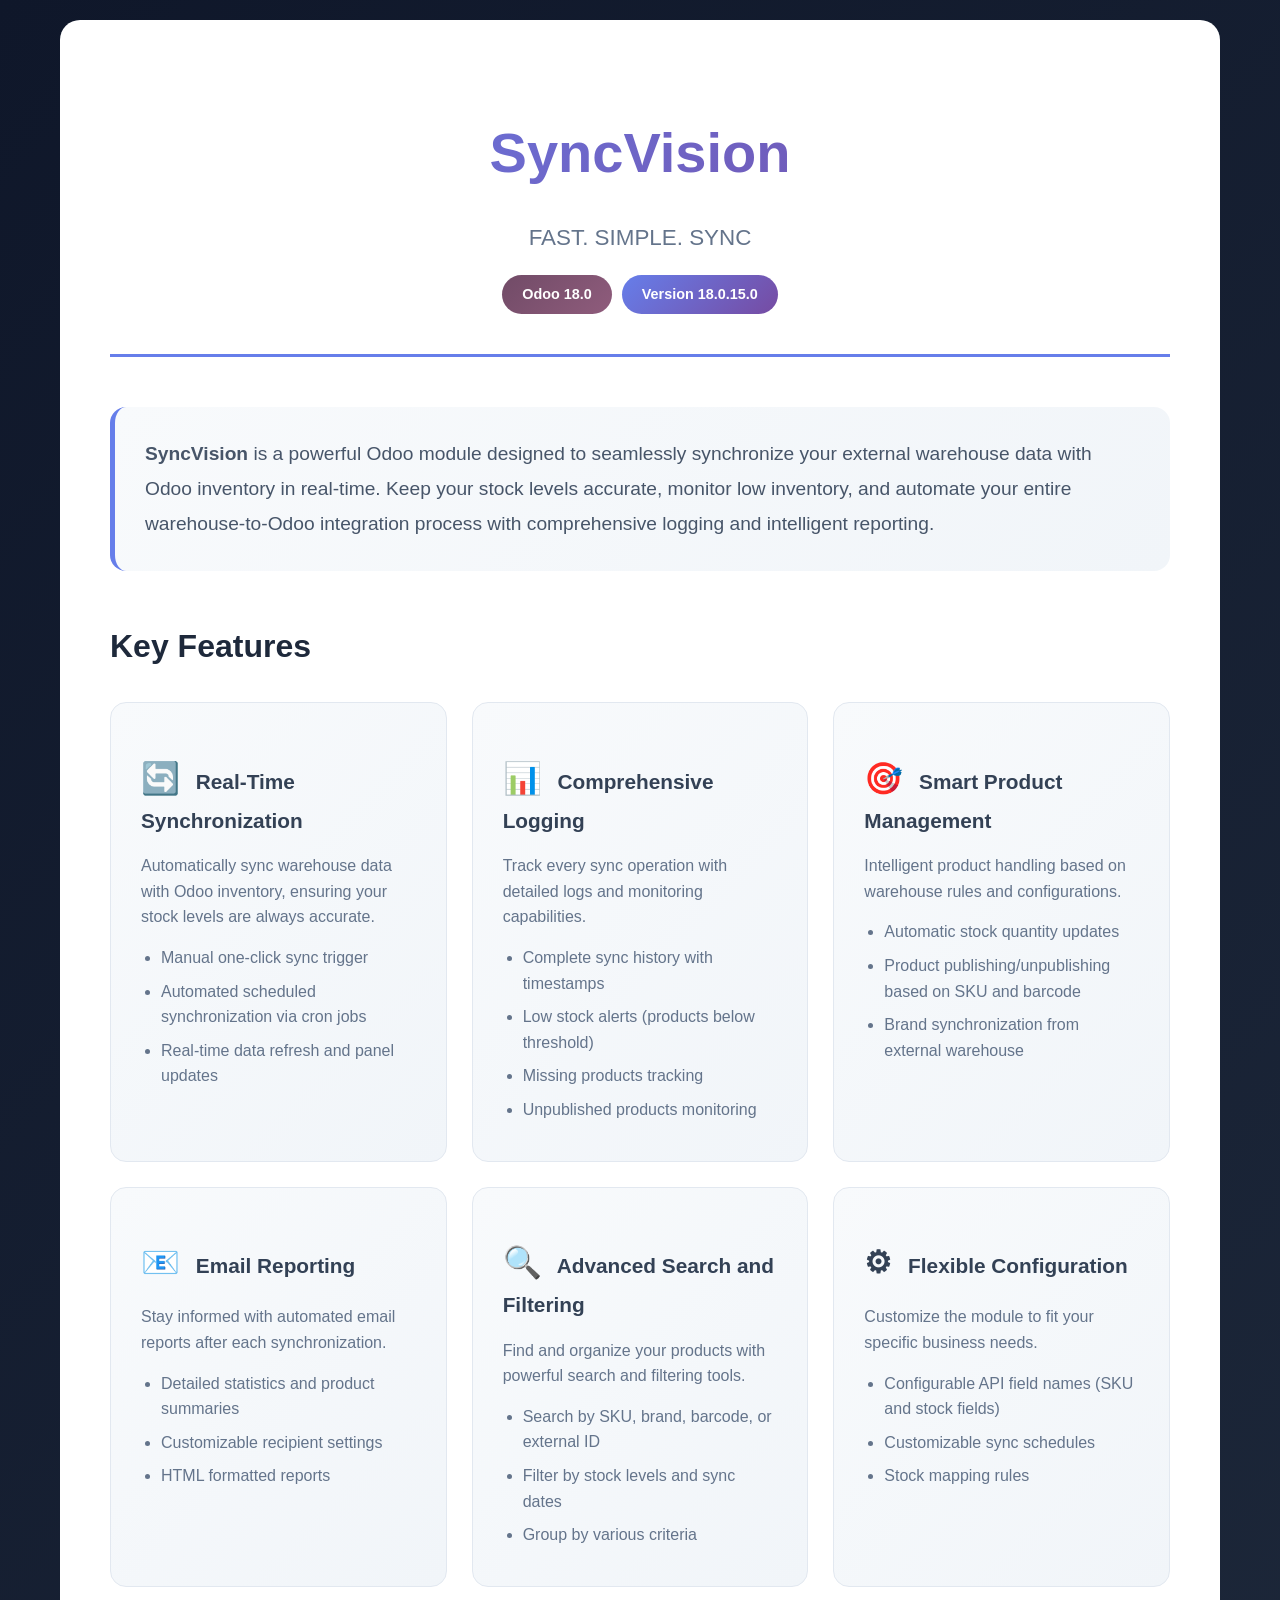
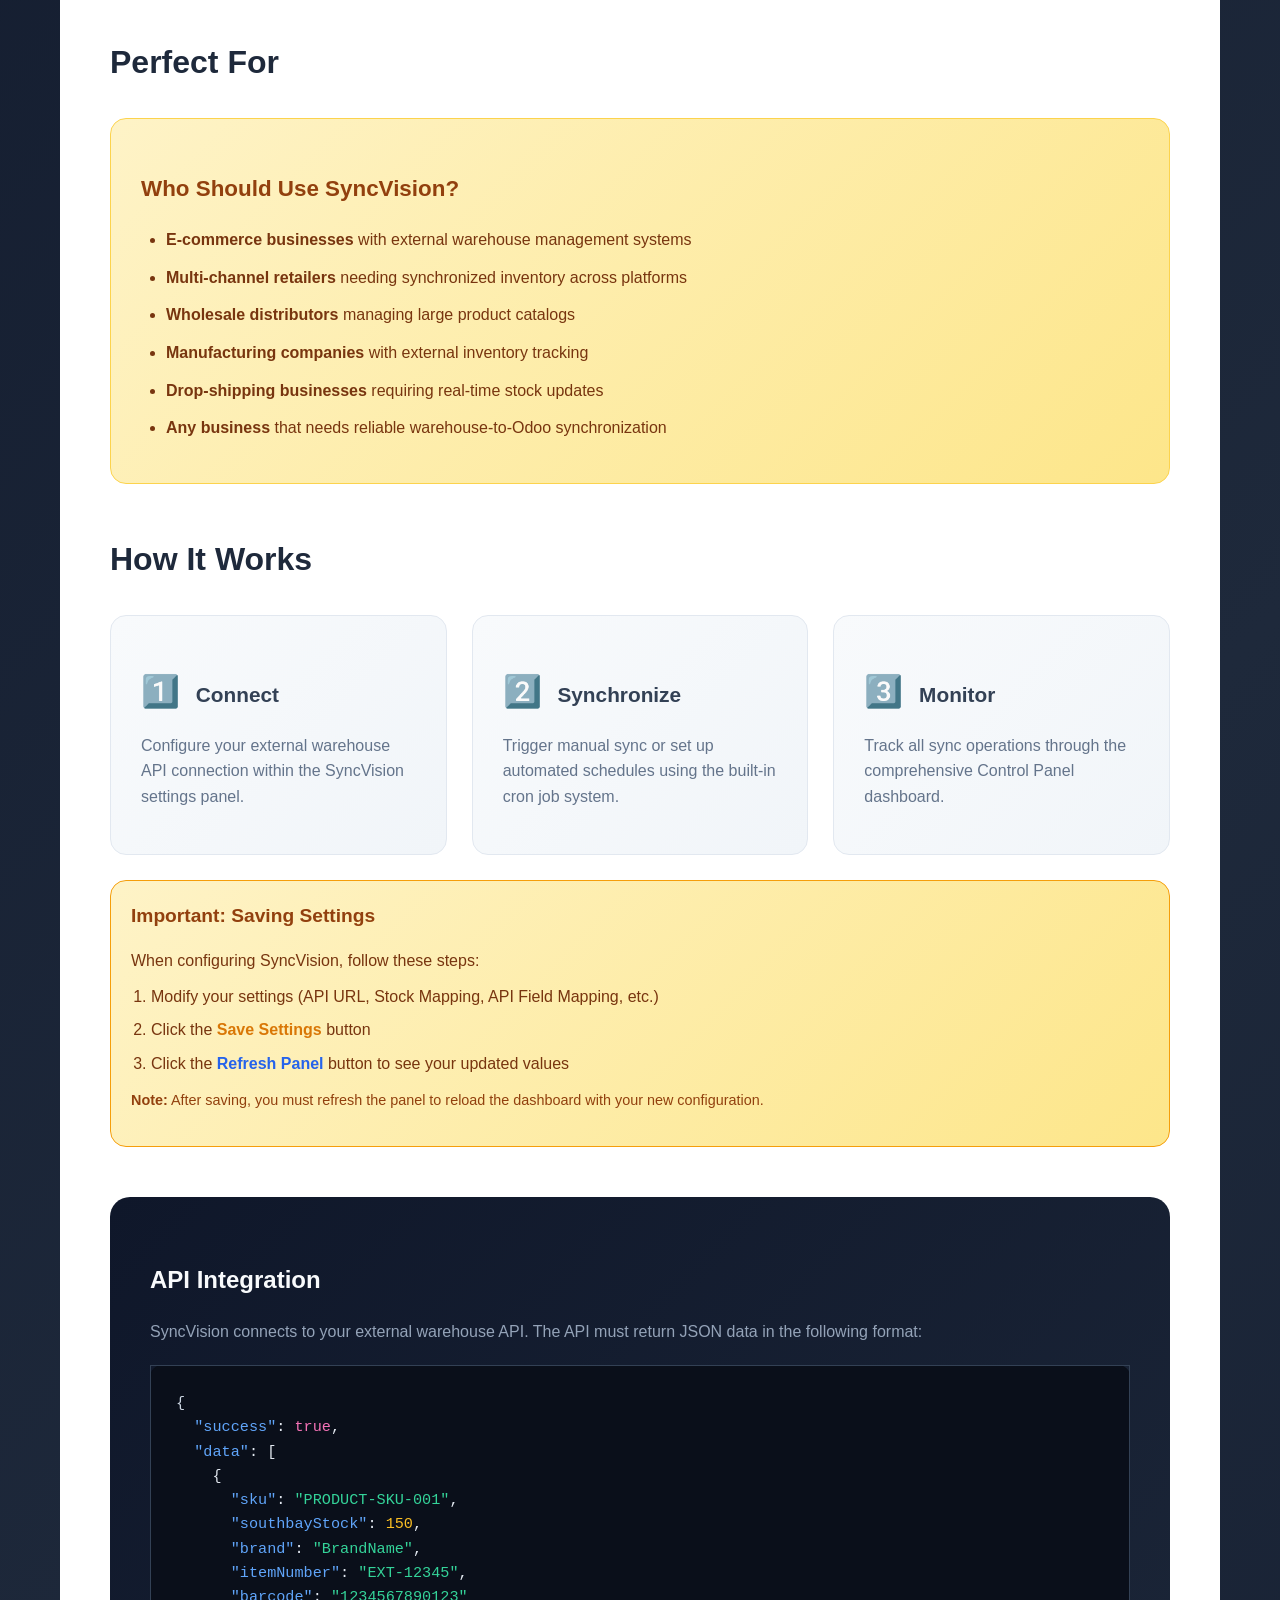
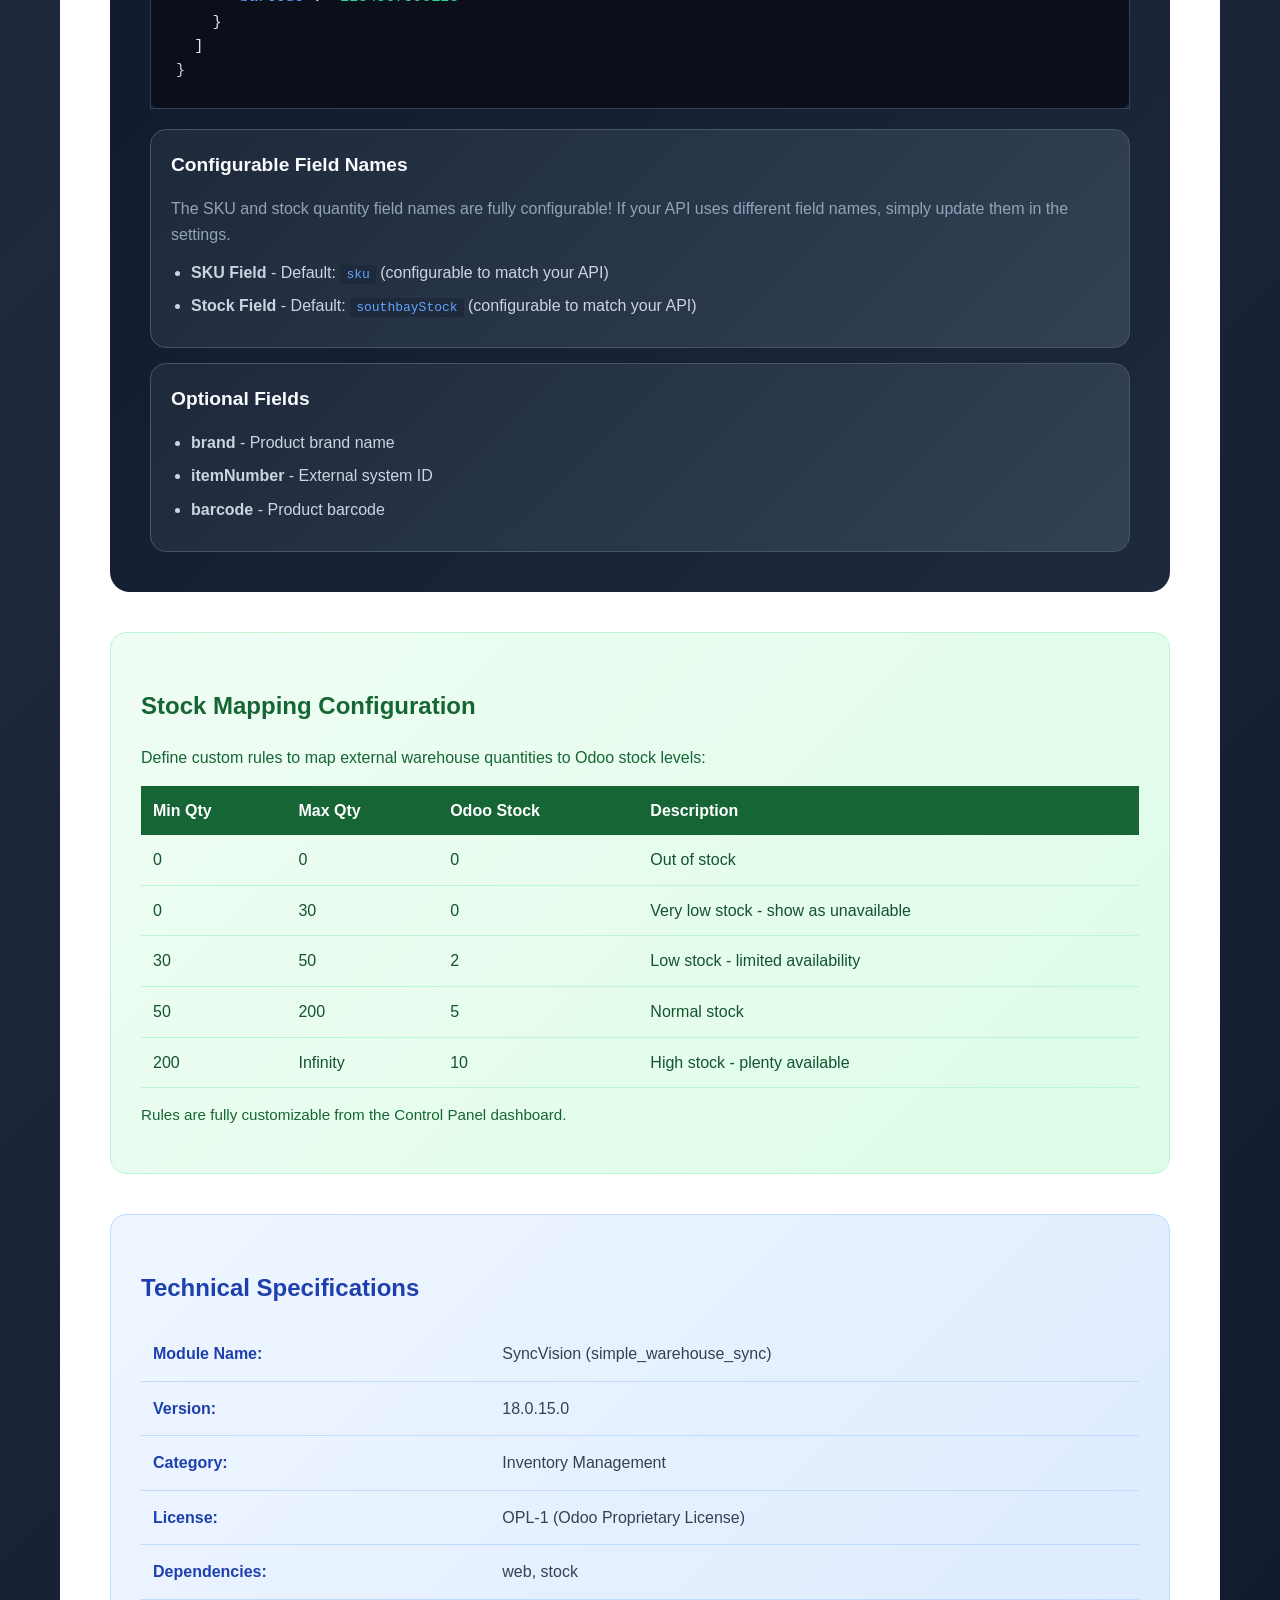
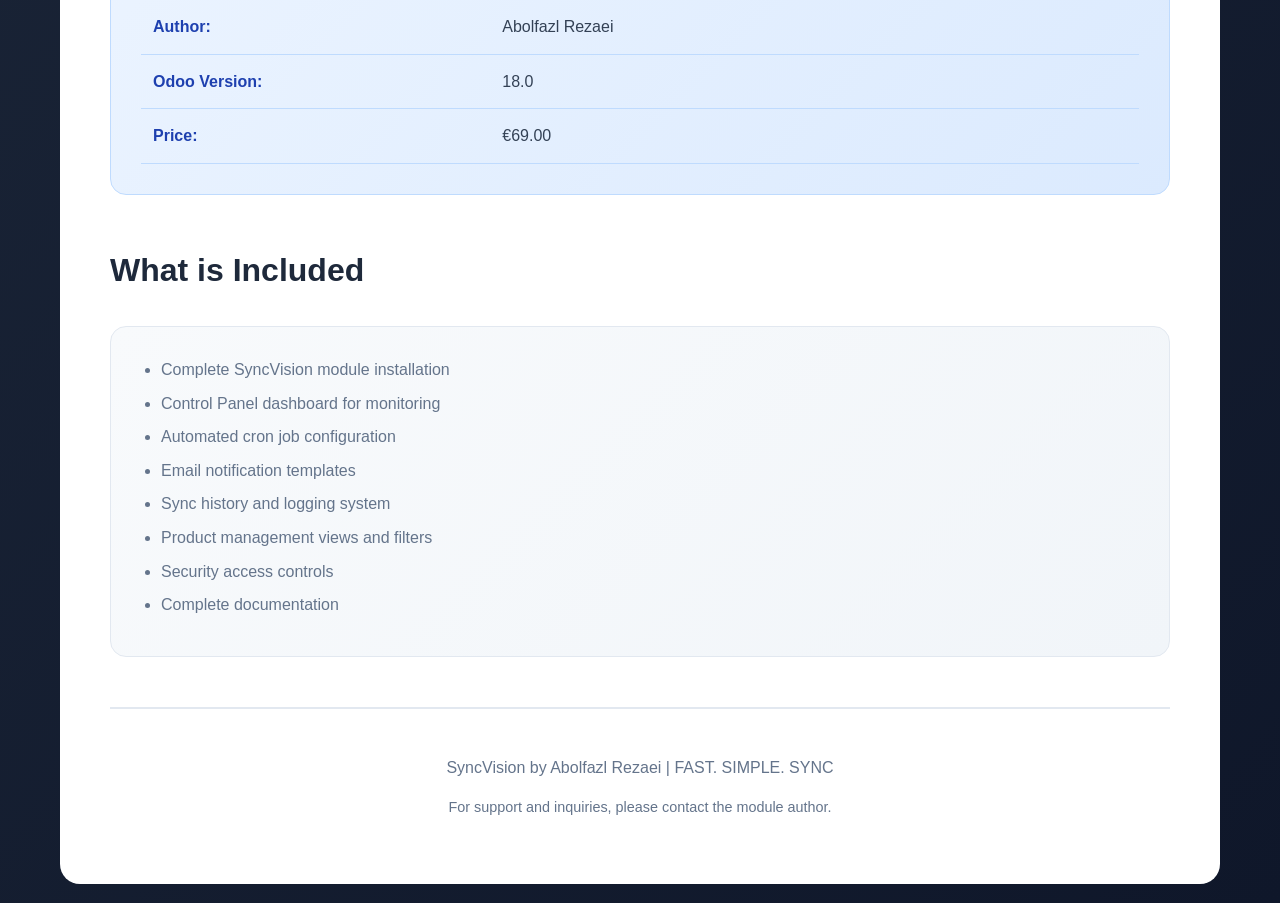
==== commit ab967ae9: "Remove benefits section from index.html to streamline content presentation" ====
--- a/simple_warehouse_sync/static/description/index.html
+++ b/simple_warehouse_sync/static/description/index.html
@@ -83,21 +83,6 @@
                     </ul>
                 </div>
             </div>
-        </div>
-
-        <!-- Benefits -->
-        <div style="background: linear-gradient(135deg, #667eea 0%, #764ba2 100%); padding: 40px; border-radius: 20px; margin: 50px 0; color: white;">
-            <h3 style="font-size: 1.8em; margin-bottom: 25px; font-weight: 700;">Benefits of Using SyncVision</h3>
-            <ul style="list-style: none; padding: 0; display: grid; grid-template-columns: repeat(auto-fill, minmax(320px, 1fr)); gap: 18px; font-size: 1.1em; font-weight: 500;">
-                <li style="padding: 14px 0 14px 35px; position: relative;"><span style="font-weight: 700; color: #34d399; margin-right: 10px;">✓</span> Eliminate manual data entry and human errors</li>
-                <li style="padding: 14px 0 14px 35px; position: relative;"><span style="font-weight: 700; color: #34d399; margin-right: 10px;">✓</span> Save time with automated synchronization</li>
-                <li style="padding: 14px 0 14px 35px; position: relative;"><span style="font-weight: 700; color: #34d399; margin-right: 10px;">✓</span> Maintain accurate inventory levels 24/7</li>
-                <li style="padding: 14px 0 14px 35px; position: relative;"><span style="font-weight: 700; color: #34d399; margin-right: 10px;">✓</span> Prevent stockouts with low stock alerts</li>
-                <li style="padding: 14px 0 14px 35px; position: relative;"><span style="font-weight: 700; color: #34d399; margin-right: 10px;">✓</span> Improve customer satisfaction with reliable stock data</li>
-                <li style="padding: 14px 0 14px 35px; position: relative;"><span style="font-weight: 700; color: #34d399; margin-right: 10px;">✓</span> Gain complete visibility over inventory management</li>
-                <li style="padding: 14px 0 14px 35px; position: relative;"><span style="font-weight: 700; color: #34d399; margin-right: 10px;">✓</span> Streamline warehouse-to-Odoo integration</li>
-                <li style="padding: 14px 0 14px 35px; position: relative;"><span style="font-weight: 700; color: #34d399; margin-right: 10px;">✓</span> Make data-driven decisions with comprehensive reports</li>
-            </ul>
         </div>
 
         <!-- Perfect For -->
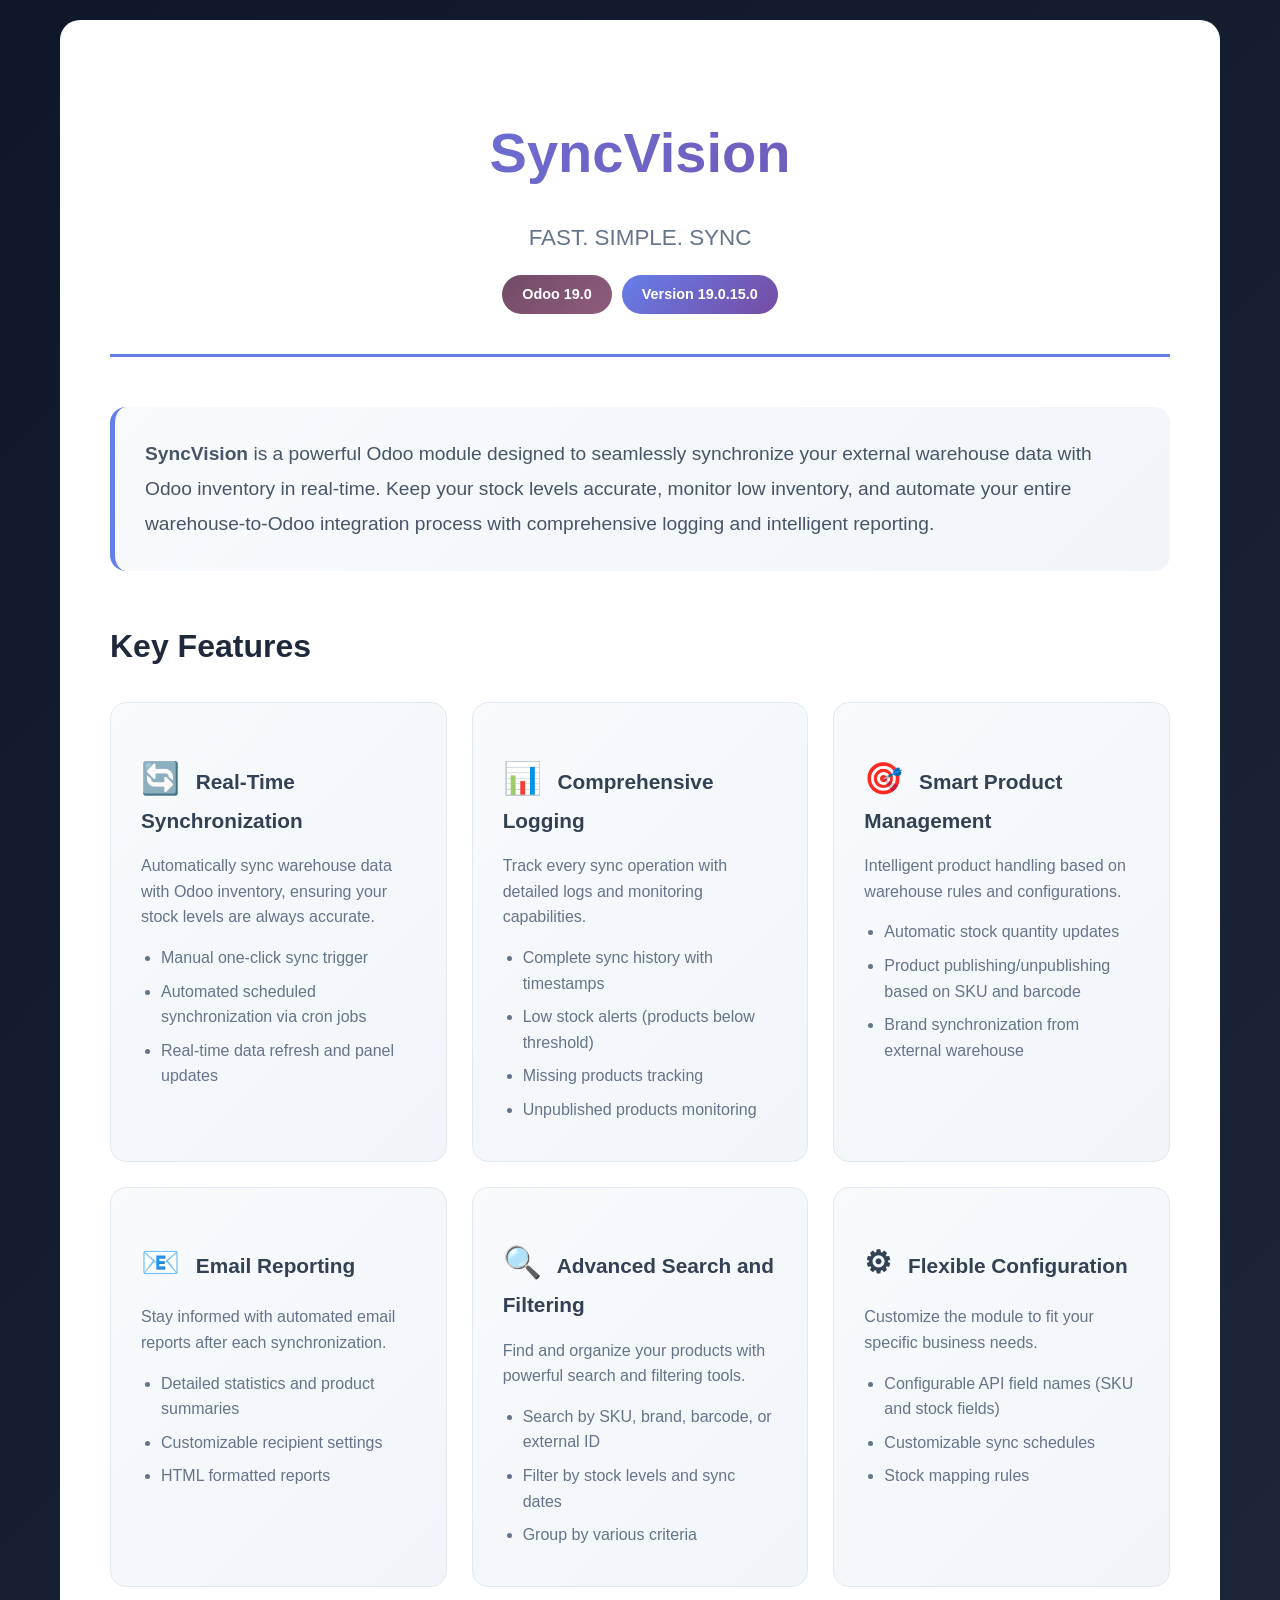
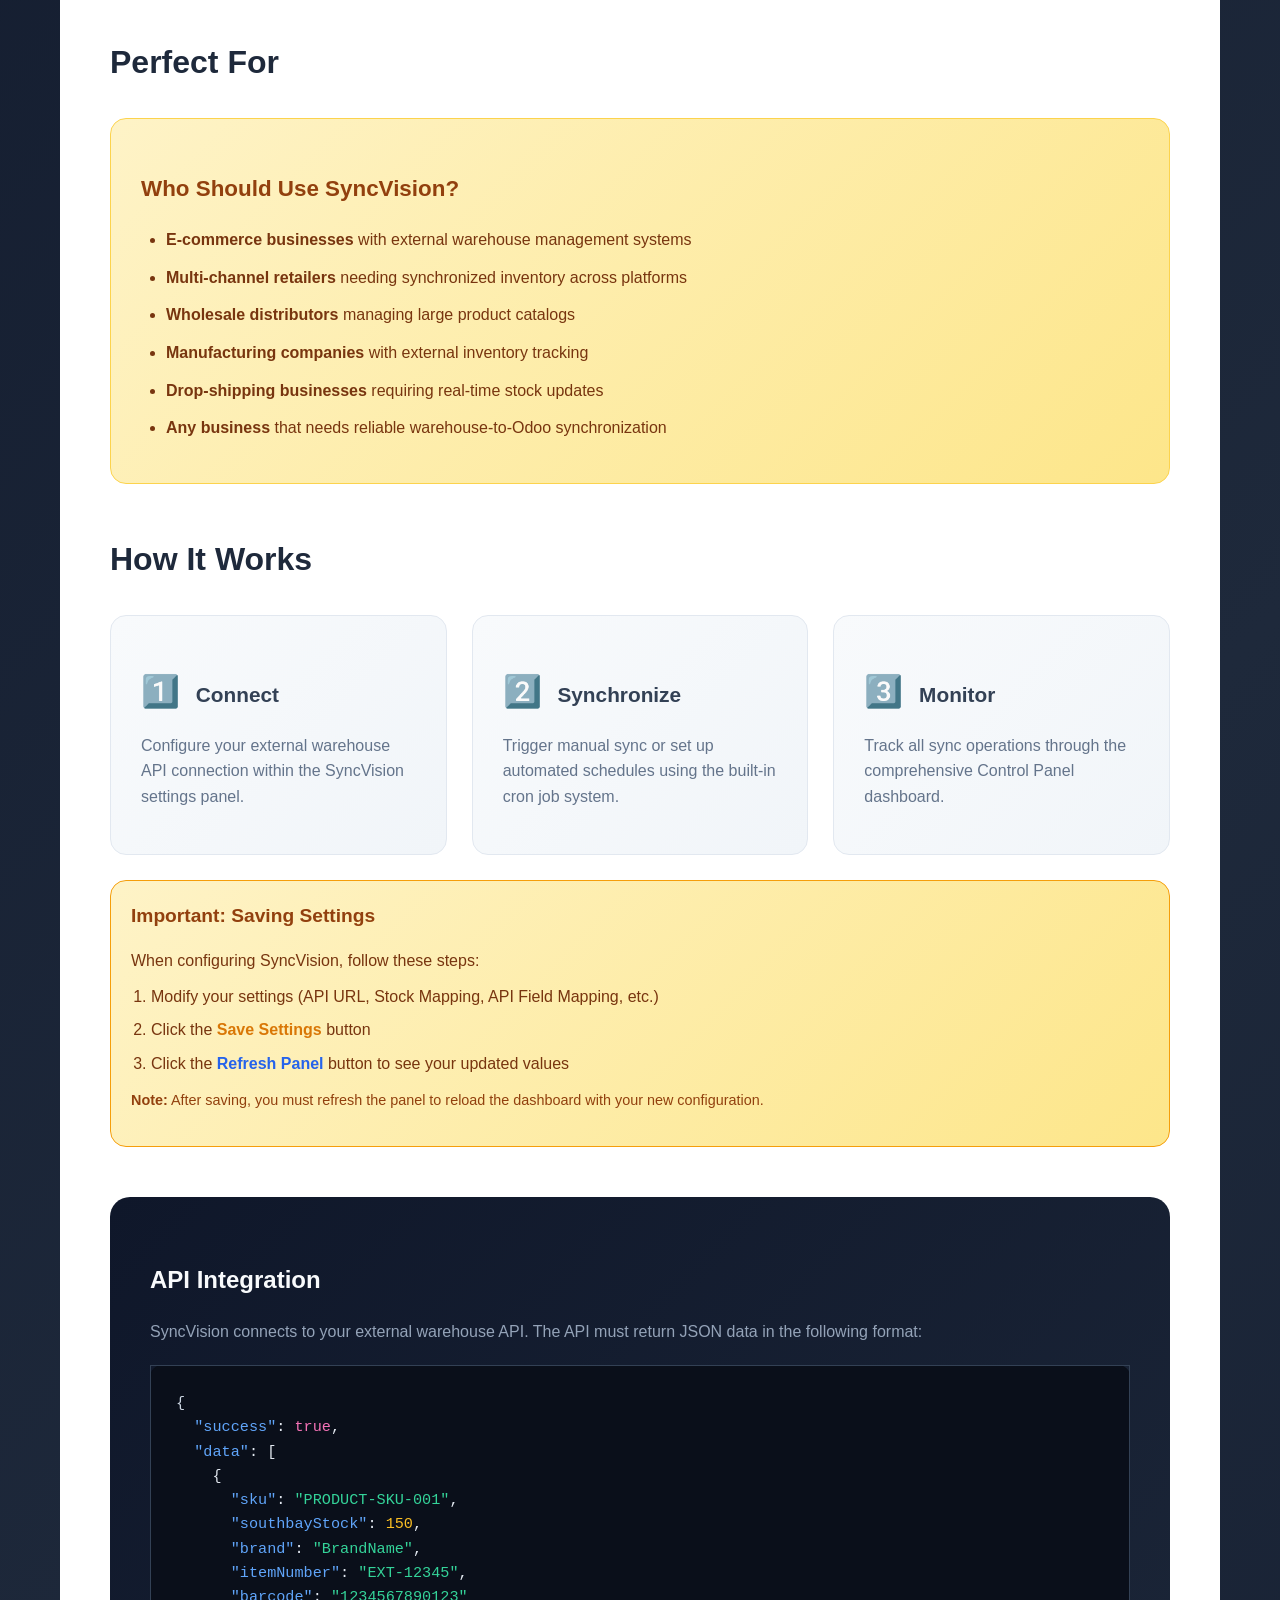
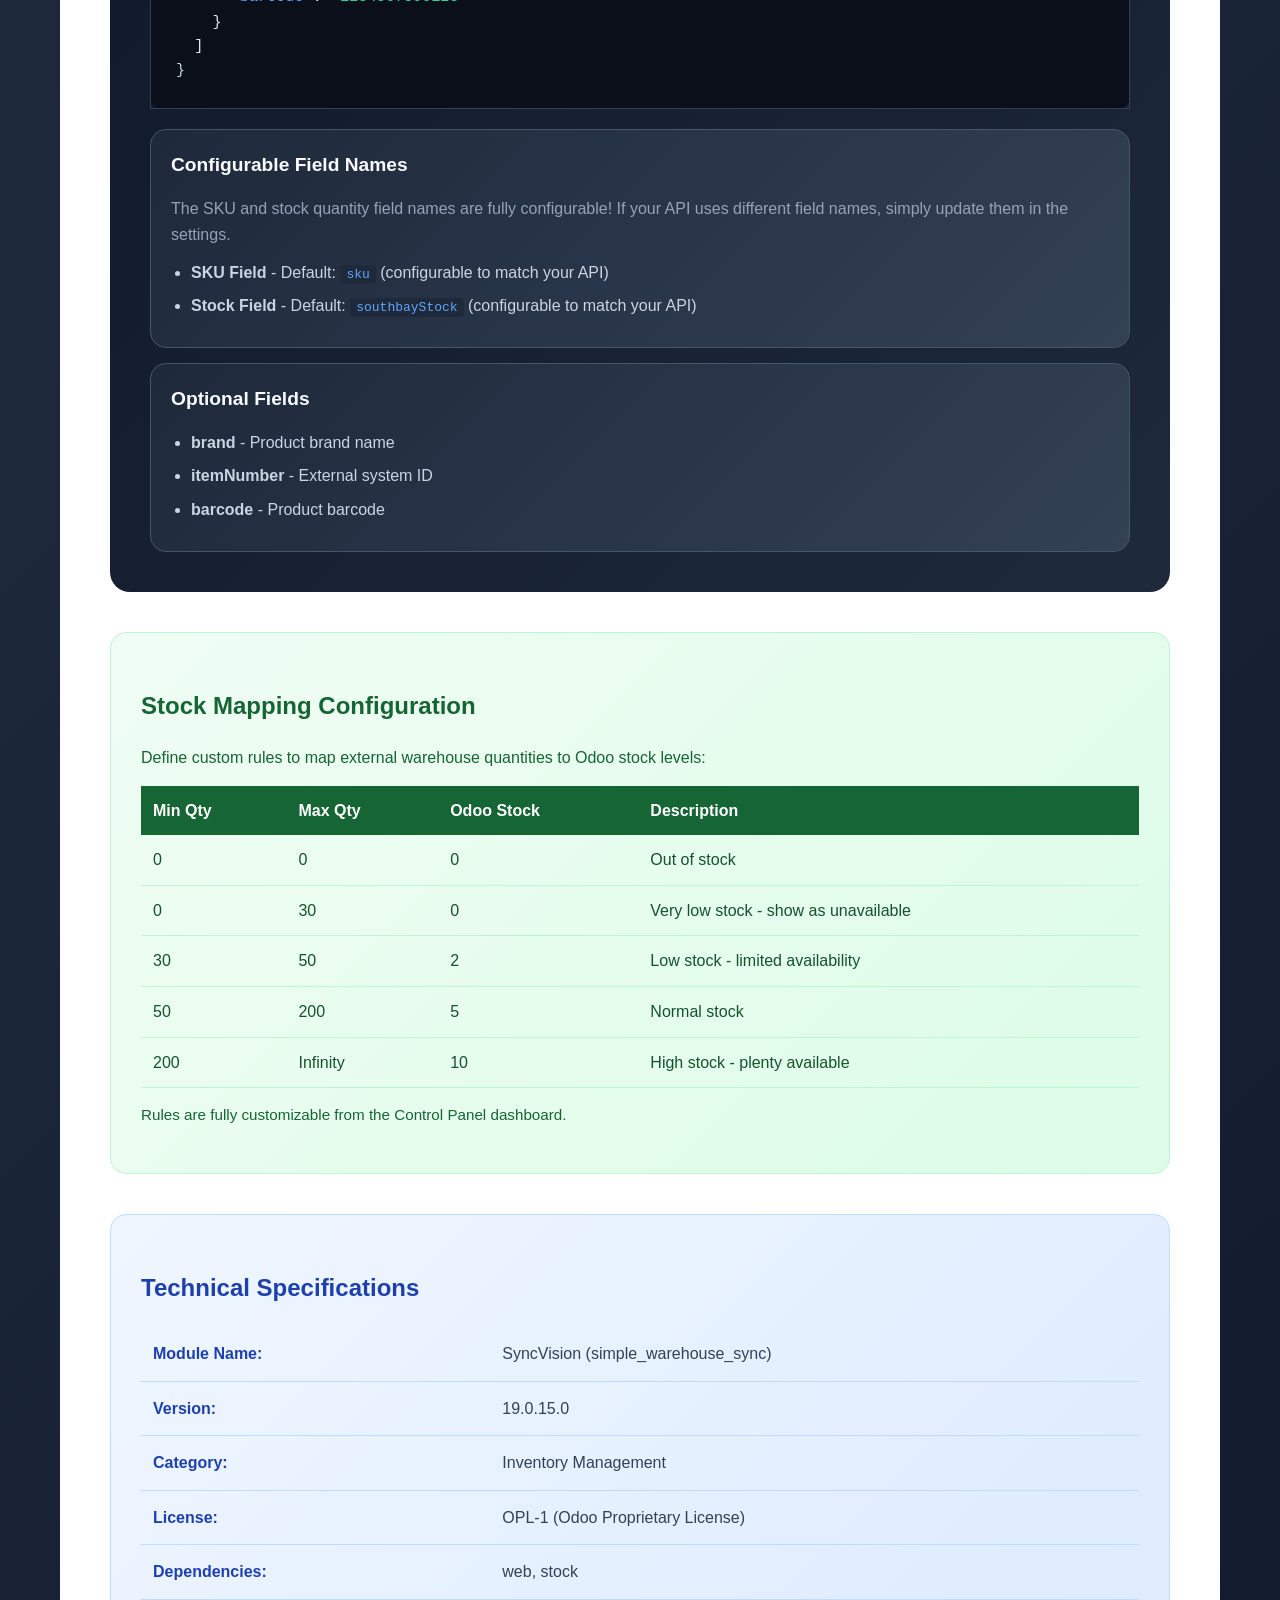
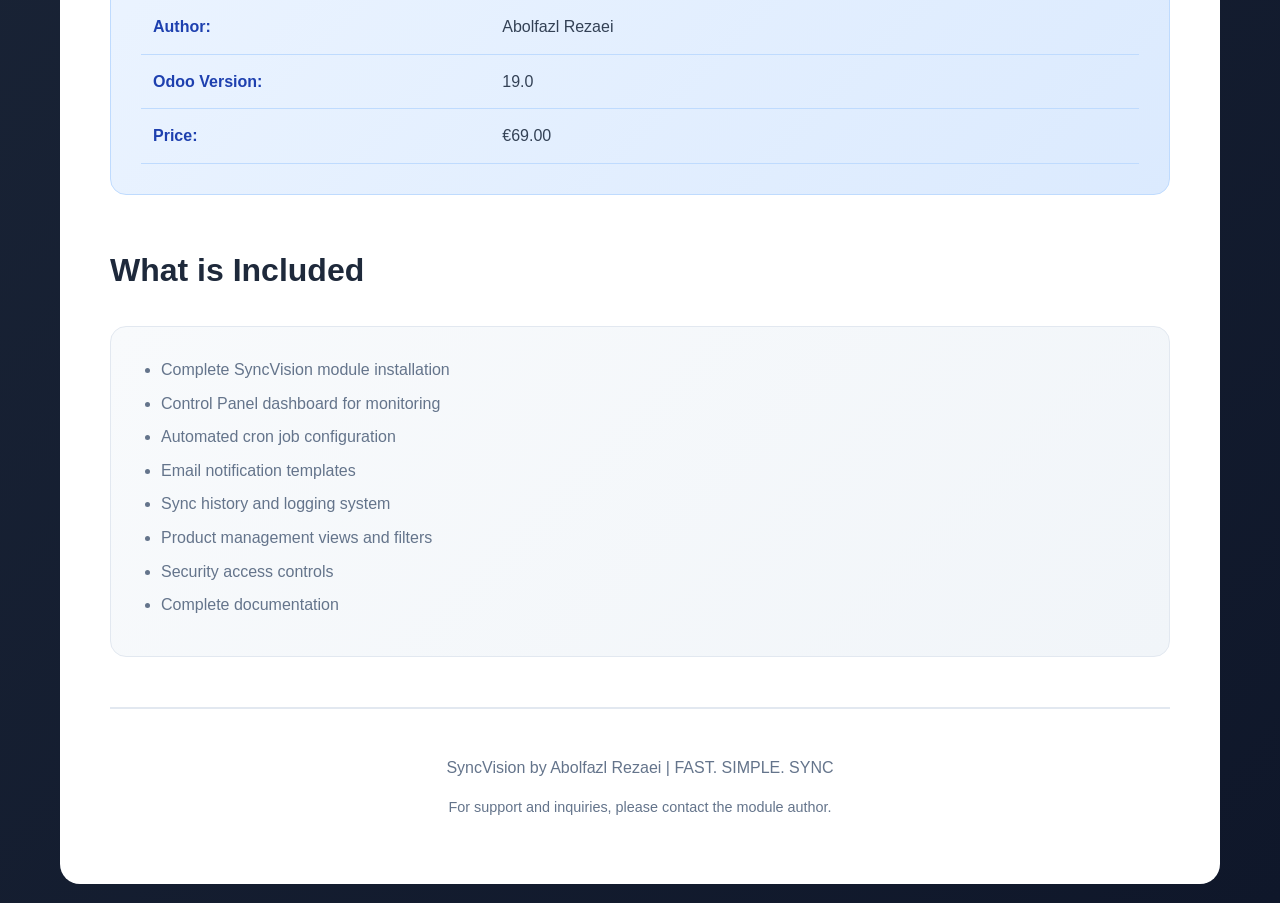
==== commit 7bd36a40: "Update version references in index.html for Odoo 19.0" ====
--- a/simple_warehouse_sync/static/description/index.html
+++ b/simple_warehouse_sync/static/description/index.html
@@ -13,8 +13,8 @@
             <h1 style="background: linear-gradient(135deg, #667eea 0%, #764ba2 100%); -webkit-background-clip: text; -webkit-text-fill-color: transparent; background-clip: text; font-size: 3.5em; margin-bottom: 10px; font-weight: 800;">SyncVision</h1>
             <p style="font-size: 1.4em; color: #64748b; margin-bottom: 15px;">FAST. SIMPLE. SYNC</p>
             <div style="display: flex; justify-content: center; gap: 10px; flex-wrap: wrap; margin-top: 20px;">
-                <span style="display: inline-block; color: white; padding: 8px 20px; border-radius: 25px; font-size: 0.9em; font-weight: 600; background: linear-gradient(135deg, #714B67 0%, #8F5C7C 100%);">Odoo 18.0</span>
-                <span style="display: inline-block; color: white; padding: 8px 20px; border-radius: 25px; font-size: 0.9em; font-weight: 600; background: linear-gradient(135deg, #667eea 0%, #764ba2 100%);">Version 18.0.15.0</span>
+                <span style="display: inline-block; color: white; padding: 8px 20px; border-radius: 25px; font-size: 0.9em; font-weight: 600; background: linear-gradient(135deg, #714B67 0%, #8F5C7C 100%);">Odoo 19.0</span>
+                <span style="display: inline-block; color: white; padding: 8px 20px; border-radius: 25px; font-size: 0.9em; font-weight: 600; background: linear-gradient(135deg, #667eea 0%, #764ba2 100%);">Version 19.0.15.0</span>
             </div>
         </div>
 
@@ -197,12 +197,12 @@
             <h3 style="color: #1e40af; margin-bottom: 20px; font-size: 1.5em;">Technical Specifications</h3>
             <table style="width: 100%; border-collapse: collapse;">
                 <tr><td style="padding: 14px 12px; border-bottom: 1px solid #bfdbfe; font-weight: 600; color: #1e40af; width: 35%;">Module Name:</td><td style="padding: 14px 12px; border-bottom: 1px solid #bfdbfe; color: #334155;">SyncVision (simple_warehouse_sync)</td></tr>
-                <tr><td style="padding: 14px 12px; border-bottom: 1px solid #bfdbfe; font-weight: 600; color: #1e40af; width: 35%;">Version:</td><td style="padding: 14px 12px; border-bottom: 1px solid #bfdbfe; color: #334155;">18.0.15.0</td></tr>
+                <tr><td style="padding: 14px 12px; border-bottom: 1px solid #bfdbfe; font-weight: 600; color: #1e40af; width: 35%;">Version:</td><td style="padding: 14px 12px; border-bottom: 1px solid #bfdbfe; color: #334155;">19.0.15.0</td></tr>
                 <tr><td style="padding: 14px 12px; border-bottom: 1px solid #bfdbfe; font-weight: 600; color: #1e40af; width: 35%;">Category:</td><td style="padding: 14px 12px; border-bottom: 1px solid #bfdbfe; color: #334155;">Inventory Management</td></tr>
                 <tr><td style="padding: 14px 12px; border-bottom: 1px solid #bfdbfe; font-weight: 600; color: #1e40af; width: 35%;">License:</td><td style="padding: 14px 12px; border-bottom: 1px solid #bfdbfe; color: #334155;">OPL-1 (Odoo Proprietary License)</td></tr>
                 <tr><td style="padding: 14px 12px; border-bottom: 1px solid #bfdbfe; font-weight: 600; color: #1e40af; width: 35%;">Dependencies:</td><td style="padding: 14px 12px; border-bottom: 1px solid #bfdbfe; color: #334155;">web, stock</td></tr>
                 <tr><td style="padding: 14px 12px; border-bottom: 1px solid #bfdbfe; font-weight: 600; color: #1e40af; width: 35%;">Author:</td><td style="padding: 14px 12px; border-bottom: 1px solid #bfdbfe; color: #334155;">Abolfazl Rezaei</td></tr>
-                <tr><td style="padding: 14px 12px; border-bottom: 1px solid #bfdbfe; font-weight: 600; color: #1e40af; width: 35%;">Odoo Version:</td><td style="padding: 14px 12px; border-bottom: 1px solid #bfdbfe; color: #334155;">18.0</td></tr>
+                <tr><td style="padding: 14px 12px; border-bottom: 1px solid #bfdbfe; font-weight: 600; color: #1e40af; width: 35%;">Odoo Version:</td><td style="padding: 14px 12px; border-bottom: 1px solid #bfdbfe; color: #334155;">19.0</td></tr>
                 <tr><td style="padding: 14px 12px; border-bottom: 1px solid #bfdbfe; font-weight: 600; color: #1e40af; width: 35%;">Price:</td><td style="padding: 14px 12px; border-bottom: 1px solid #bfdbfe; color: #334155;">€69.00</td></tr>
             </table>
         </div>
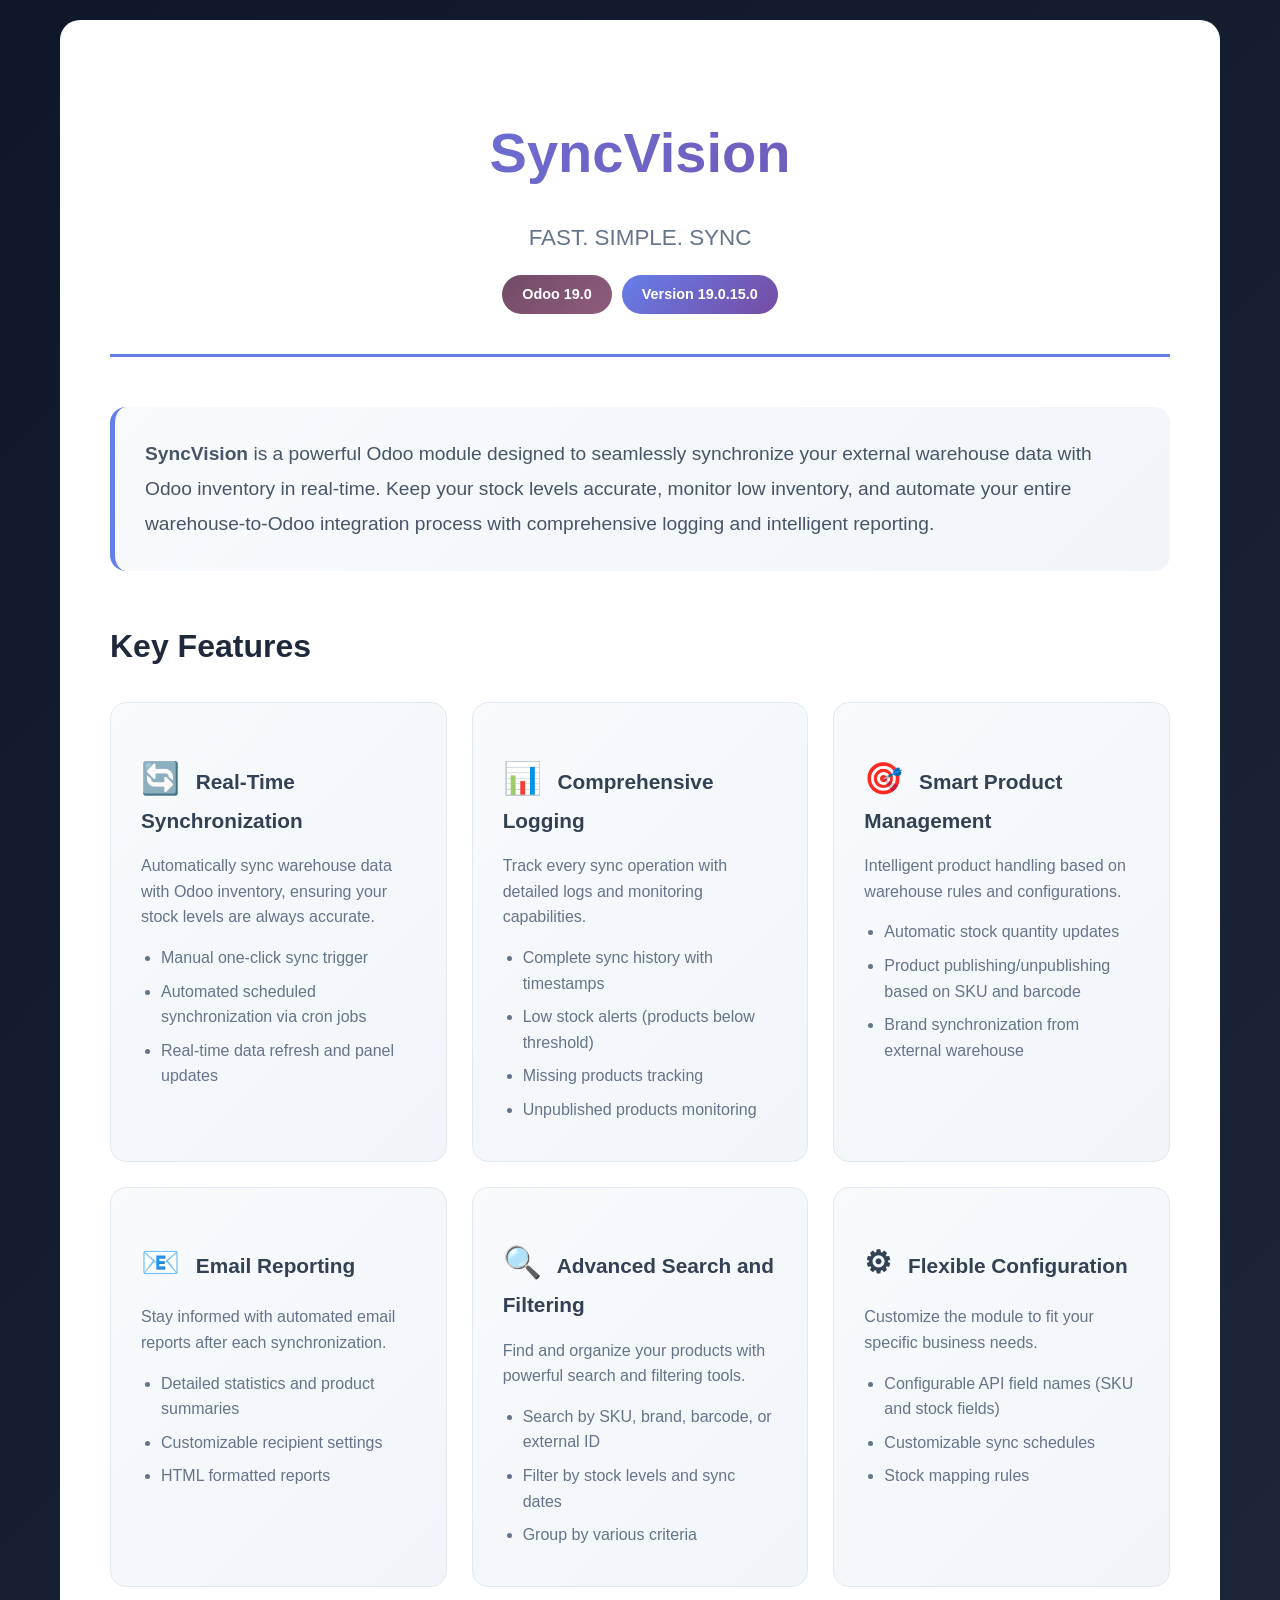
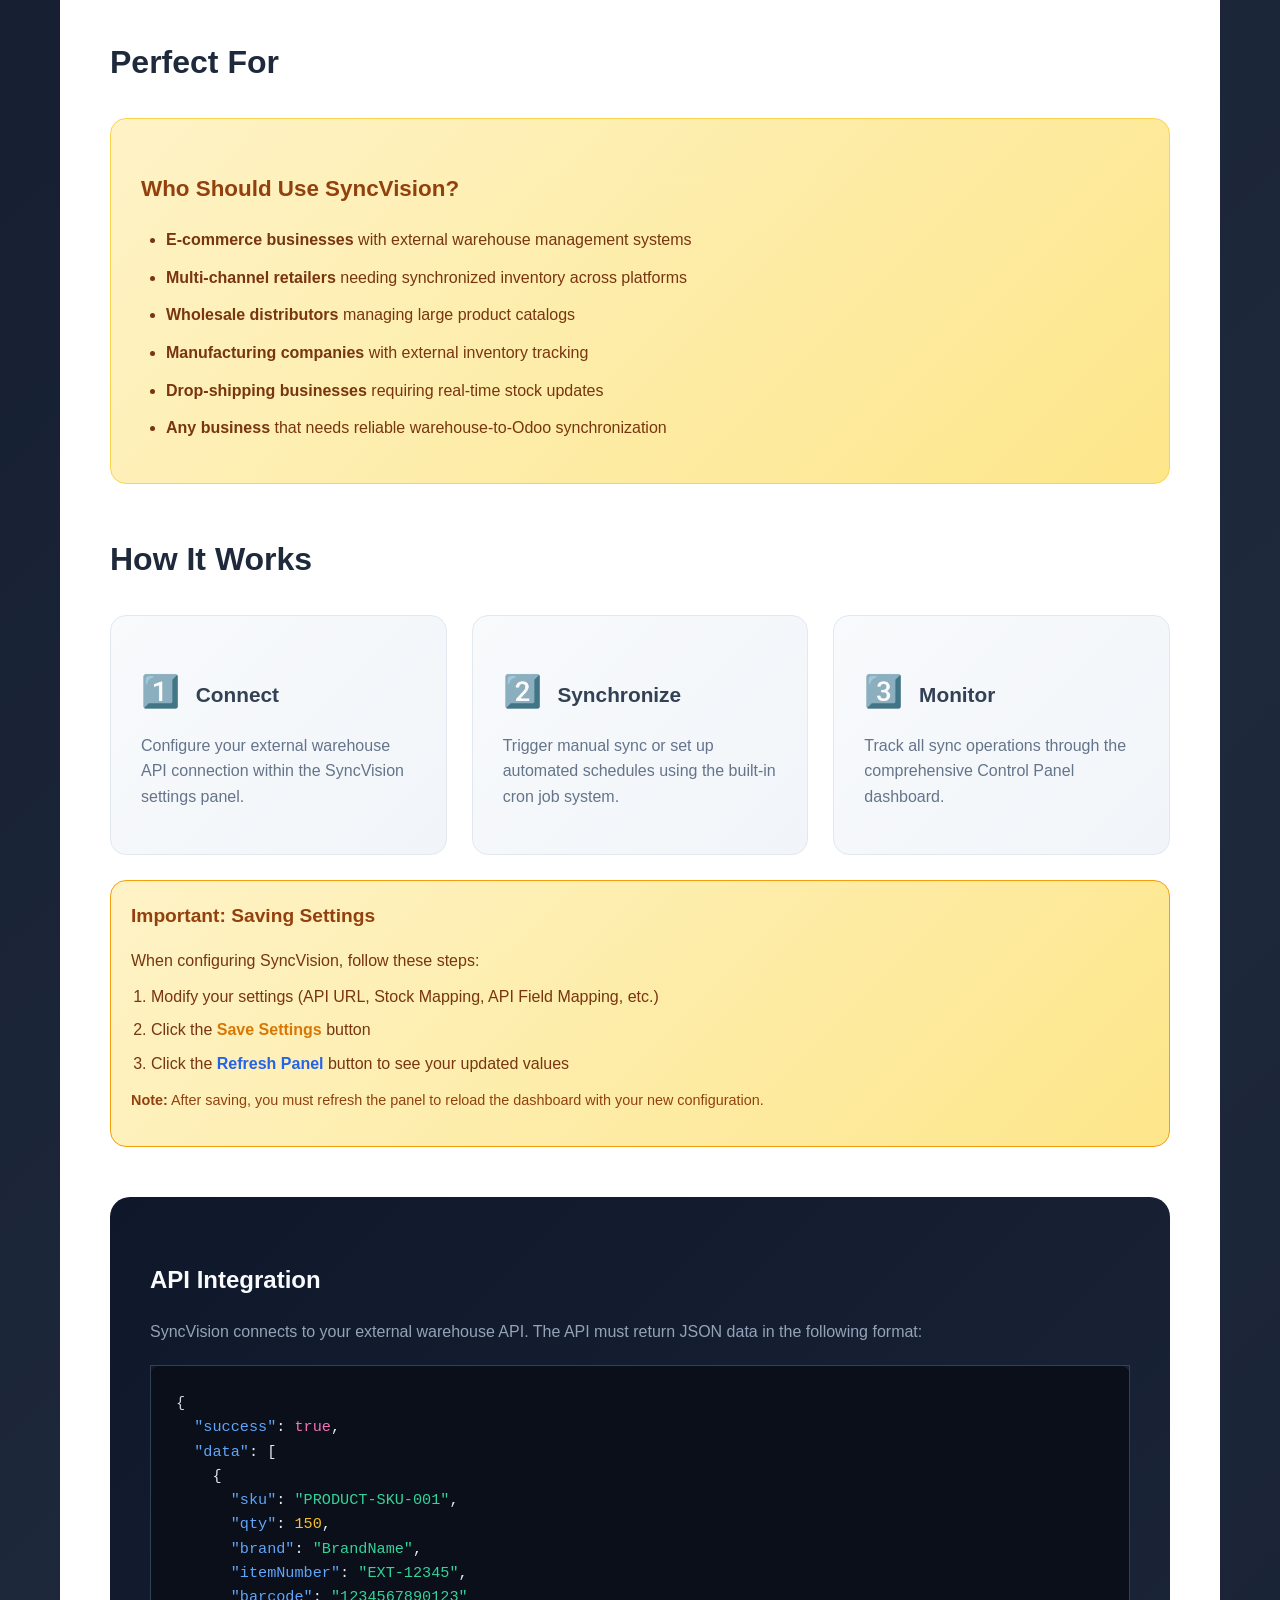
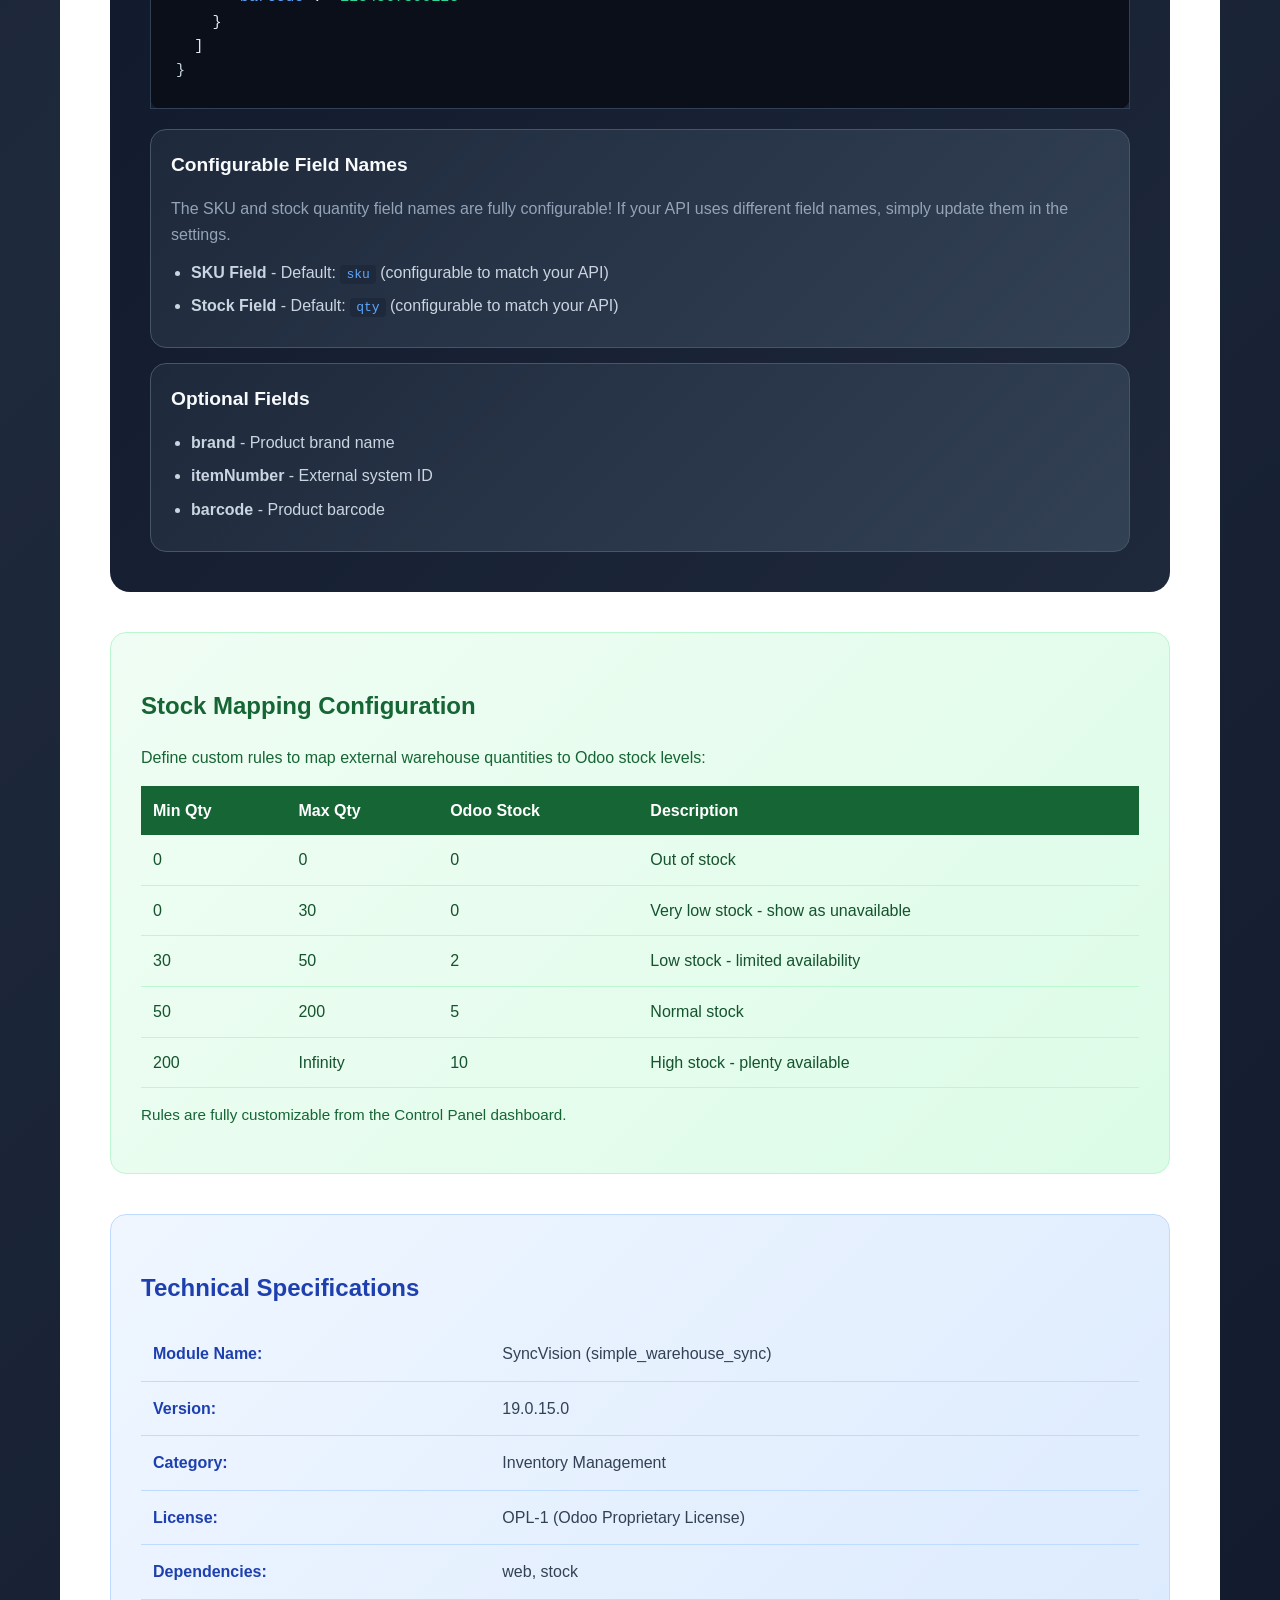
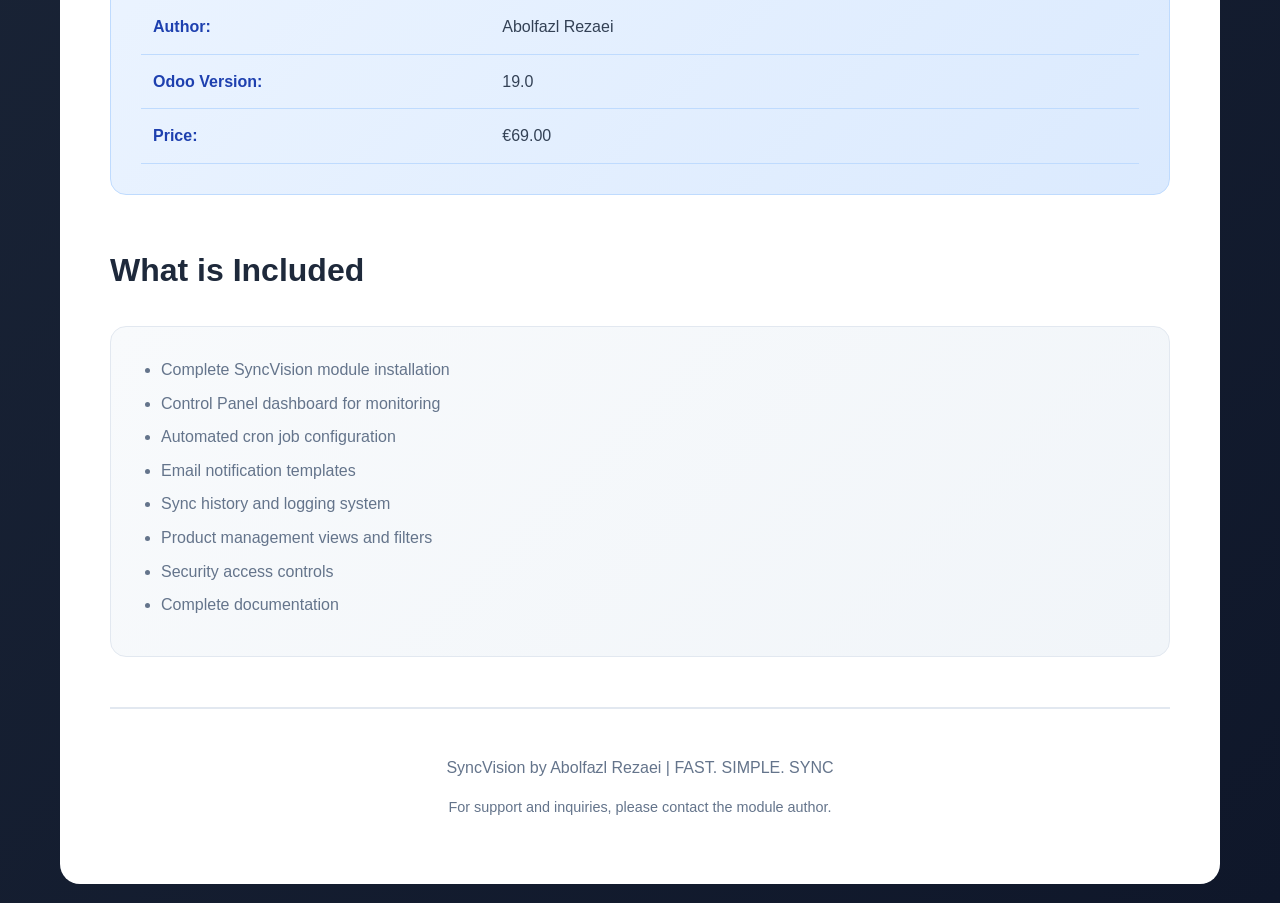
==== commit 958bf7d8: "change qty field" ====
--- a/simple_warehouse_sync/static/description/index.html
+++ b/simple_warehouse_sync/static/description/index.html
@@ -144,7 +144,7 @@
 &nbsp;&nbsp;<span style="color: #60a5fa;">"data"</span>: [<br/>
 &nbsp;&nbsp;&nbsp;&nbsp;{<br/>
 &nbsp;&nbsp;&nbsp;&nbsp;&nbsp;&nbsp;<span style="color: #60a5fa;">"sku"</span>: <span style="color: #34d399;">"PRODUCT-SKU-001"</span>,<br/>
-&nbsp;&nbsp;&nbsp;&nbsp;&nbsp;&nbsp;<span style="color: #60a5fa;">"southbayStock"</span>: <span style="color: #fbbf24;">150</span>,<br/>
+&nbsp;&nbsp;&nbsp;&nbsp;&nbsp;&nbsp;<span style="color: #60a5fa;">"qty"</span>: <span style="color: #fbbf24;">150</span>,<br/>
 &nbsp;&nbsp;&nbsp;&nbsp;&nbsp;&nbsp;<span style="color: #60a5fa;">"brand"</span>: <span style="color: #34d399;">"BrandName"</span>,<br/>
 &nbsp;&nbsp;&nbsp;&nbsp;&nbsp;&nbsp;<span style="color: #60a5fa;">"itemNumber"</span>: <span style="color: #34d399;">"EXT-12345"</span>,<br/>
 &nbsp;&nbsp;&nbsp;&nbsp;&nbsp;&nbsp;<span style="color: #60a5fa;">"barcode"</span>: <span style="color: #34d399;">"1234567890123"</span><br/>
@@ -159,7 +159,7 @@
                 <p style="color: #94a3b8; margin-bottom: 12px;">The SKU and stock quantity field names are fully configurable! If your API uses different field names, simply update them in the settings.</p>
                 <ul style="color: #cbd5e1; margin: 0; padding-left: 20px;">
                     <li style="margin-bottom: 8px;"><strong>SKU Field</strong> - Default: <code style="color:#60a5fa; background: #1e293b; padding: 2px 6px; border-radius: 4px;">sku</code> (configurable to match your API)</li>
-                    <li style="margin-bottom: 8px;"><strong>Stock Field</strong> - Default: <code style="color:#60a5fa; background: #1e293b; padding: 2px 6px; border-radius: 4px;">southbayStock</code> (configurable to match your API)</li>
+                    <li style="margin-bottom: 8px;"><strong>Stock Field</strong> - Default: <code style="color:#60a5fa; background: #1e293b; padding: 2px 6px; border-radius: 4px;">qty</code> (configurable to match your API)</li>
                 </ul>
             </div>
             <div style="background: linear-gradient(135deg, #1e293b 0%, #334155 100%); border: 1px solid #475569; margin-top: 15px; padding: 20px; border-radius: 16px;">
